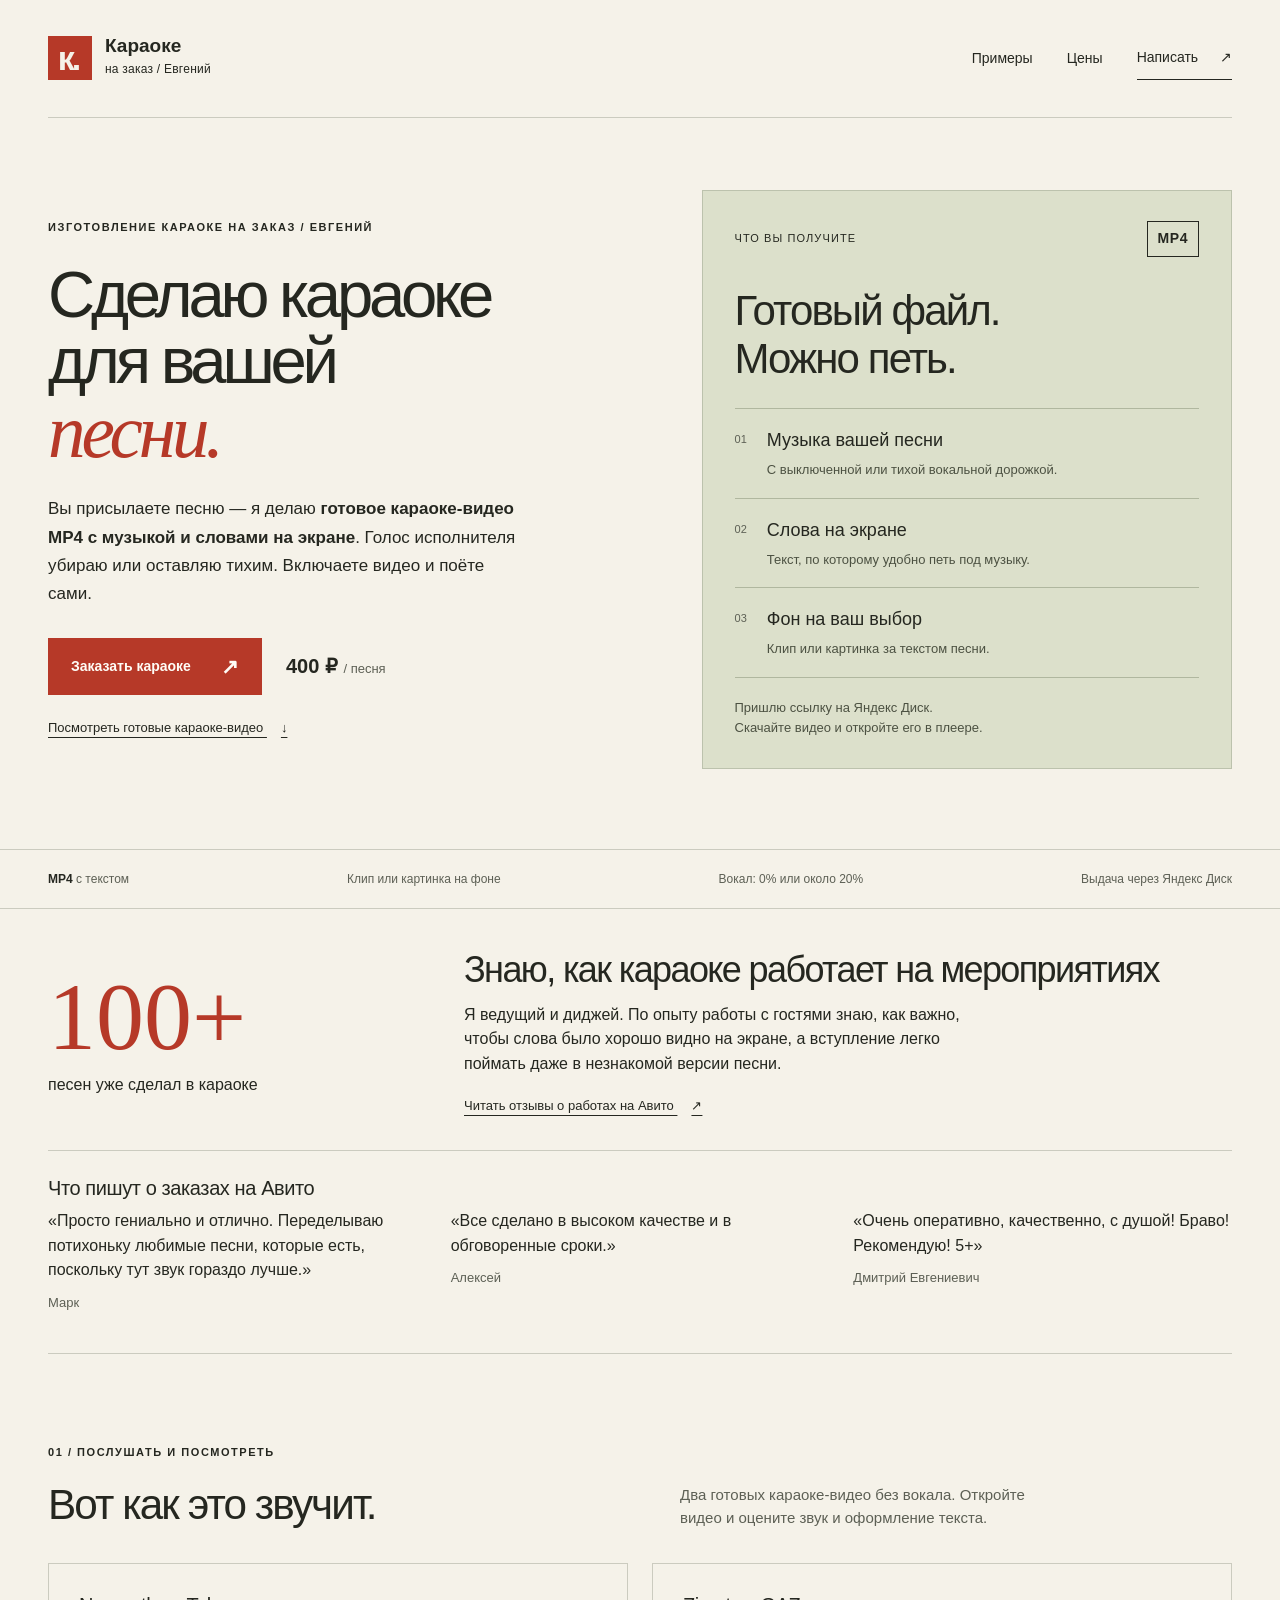
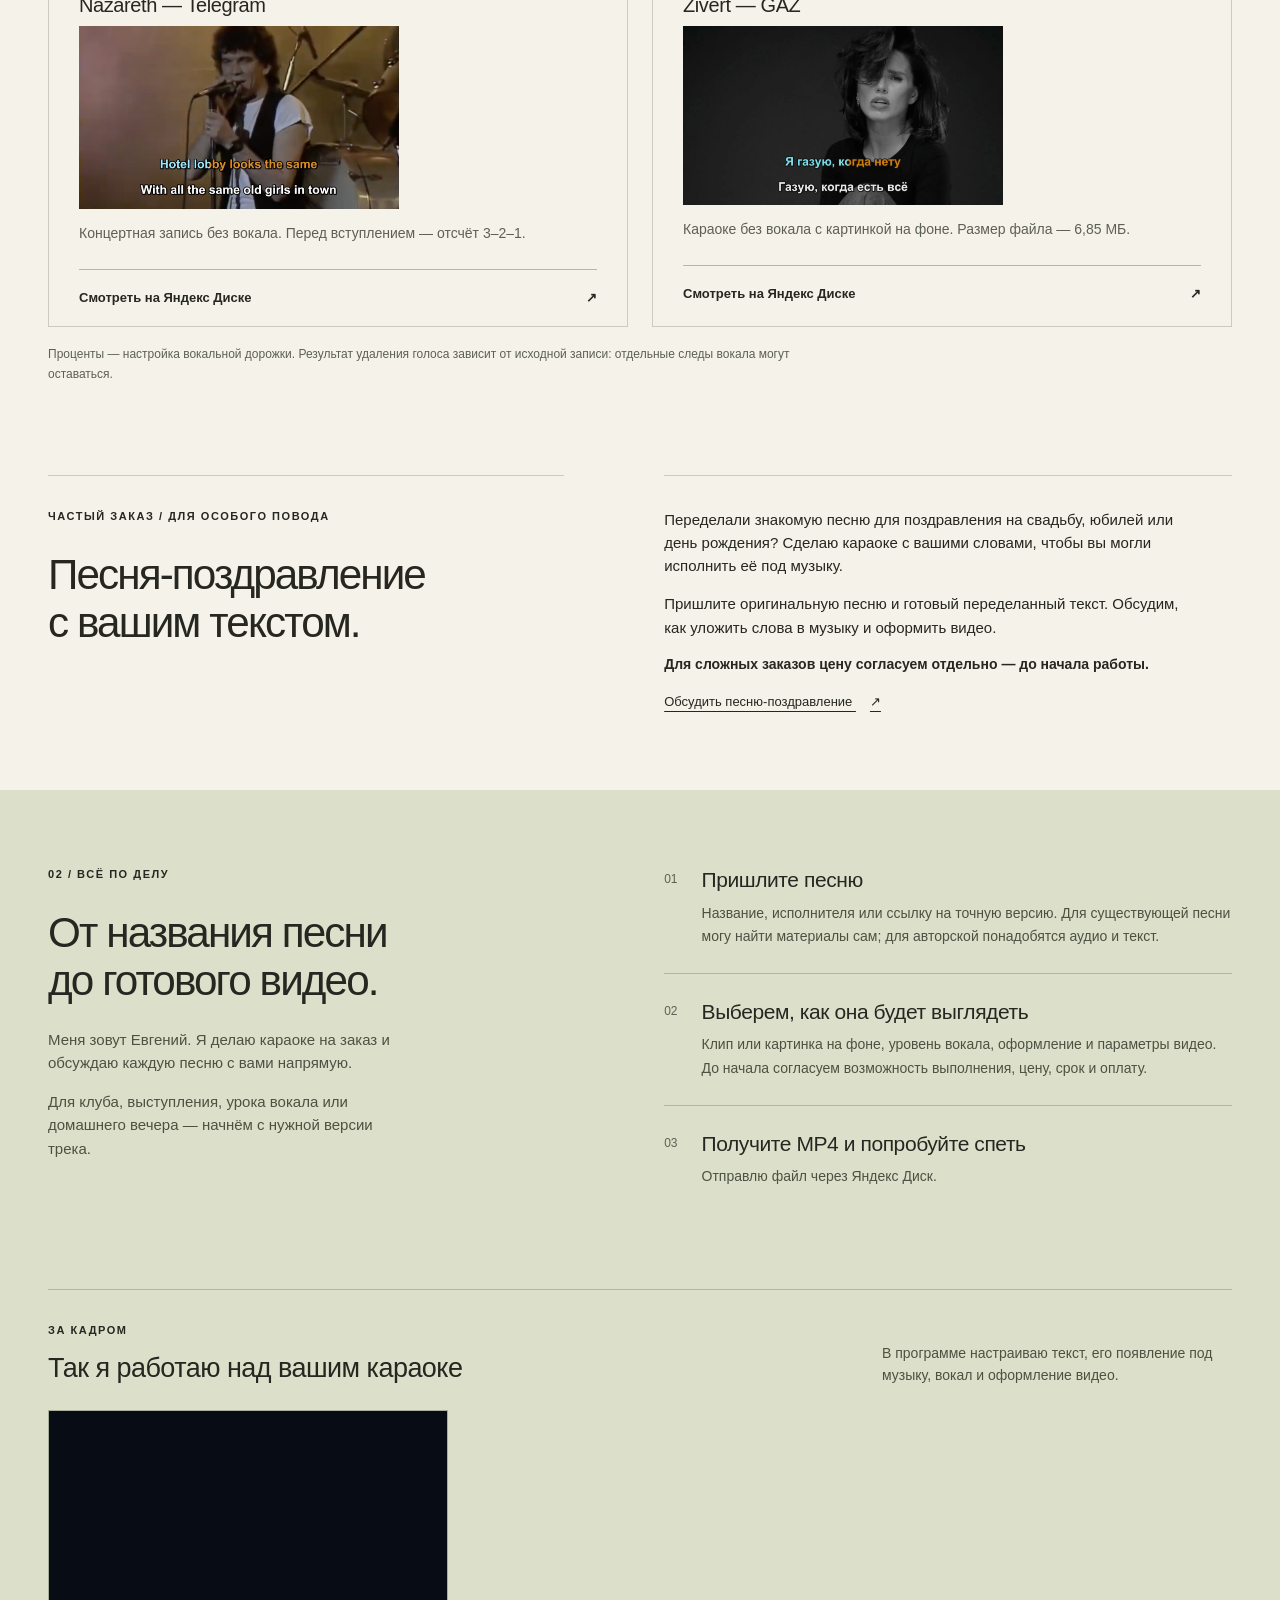
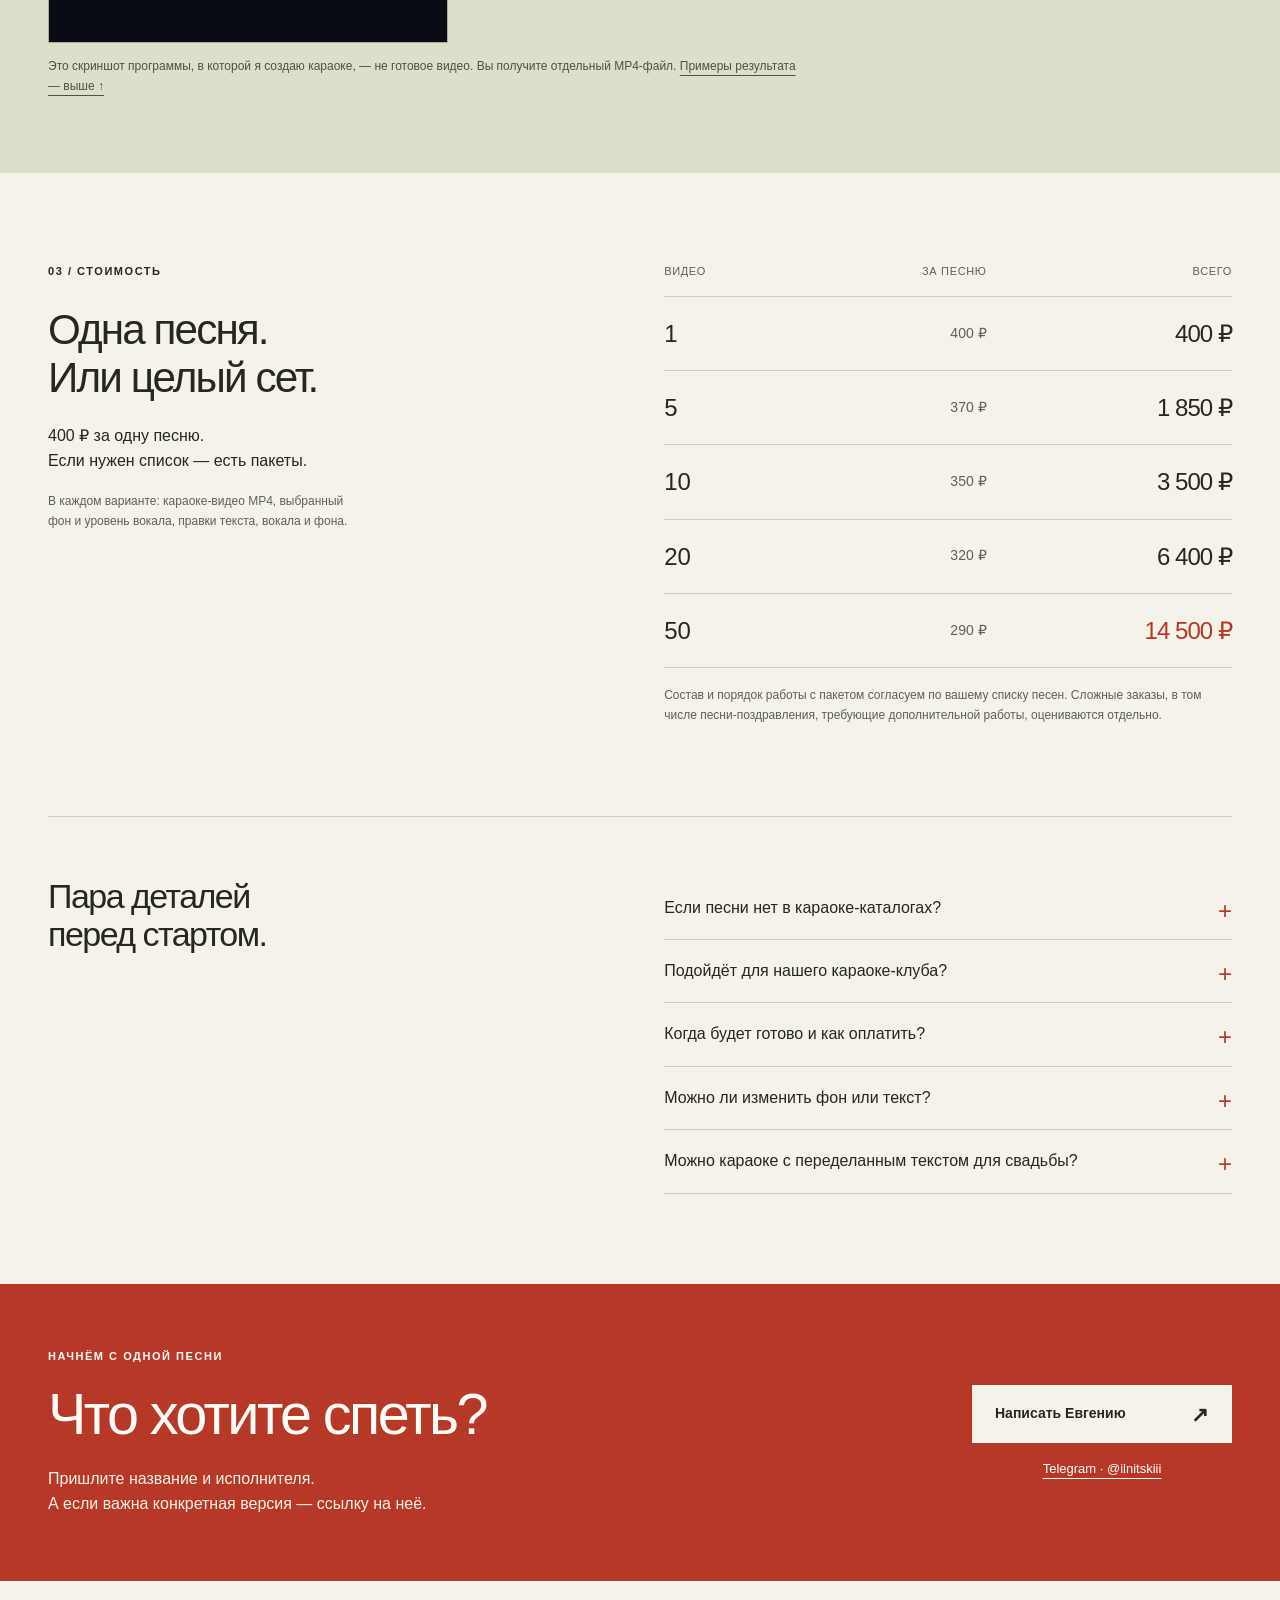
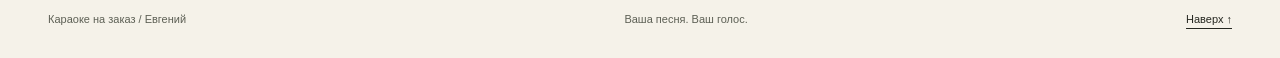
==== index.html @ 94d06bcb "Simplify host introduction" ====
<!doctype html>
<html lang="ru">
<head>
  <meta charset="utf-8">
  <meta name="viewport" content="width=device-width, initial-scale=1">
  <meta name="theme-color" content="#f5f2e9">
  <title>Караоке на заказ — Евгений · 400 ₽ за песню</title>
  <meta name="description" content="Превращу выбранную песню в караоке: готовое видео MP4 с музыкой, словами на экране и фоном. 400 ₽ за песню. Караоке с вашим текстом для поздравлений; сложные заказы — по отдельной цене.">
  <meta property="og:title" content="Сделаю караоке для вашей песни — готовое видео MP4">
  <meta property="og:description" content="Вы присылаете песню — я делаю видео с музыкой и текстом, чтобы вы могли петь сами. 400 ₽ за песню; сложные заказы обсуждаем отдельно.">
  <meta property="og:type" content="website">
  <meta property="og:locale" content="ru_RU">
  <link rel="icon" href="./assets/favicon.svg" type="image/svg+xml">
  <link rel="stylesheet" href="./styles.css">
</head>
<body>
  <a class="skip-link" href="#main">Перейти к содержимому</a>
  <header class="header wrap">
    <a class="wordmark" href="#" aria-label="Караоке на заказ — в начало"><span class="brand-mark" aria-hidden="true">к.</span><span>Караоке<br><span class="wordmark-sub">на заказ / Евгений</span></span></a>
    <nav aria-label="Основная навигация">
      <a href="#examples">Примеры</a>
      <a href="#prices">Цены</a>
      <a class="nav-contact" href="https://t.me/ilnitskiii" target="_blank" rel="noopener noreferrer">Написать <span aria-hidden="true">↗</span></a>
    </nav>
  </header>

  <main id="main">
    <section class="hero wrap" aria-labelledby="hero-title">
      <div class="hero-copy">
        <p class="eyebrow">Изготовление караоке на заказ / Евгений</p>
        <h1 id="hero-title">Сделаю караоке<br>для вашей<br><em>песни.</em></h1>
        <p class="intro">Вы присылаете песню — я делаю <strong>готовое караоке-видео MP4 с музыкой и словами на экране</strong>. Голос исполнителя убираю или оставляю тихим. Включаете видео и поёте сами.</p>
        <div class="hero-actions"><a class="button" href="https://t.me/ilnitskiii" target="_blank" rel="noopener noreferrer">Заказать караоке <span aria-hidden="true">↗</span></a><span class="hero-price">400 ₽ <span>/ песня</span></span></div>
        <a class="text-link" href="#examples">Посмотреть готовые караоке-видео <span aria-hidden="true">↓</span></a>
      </div>
      <aside class="result-panel" aria-labelledby="result-title">
        <div class="result-label"><span>Что вы получите</span><span class="file-format">MP4</span></div>
        <h2 id="result-title">Готовый файл.<br>Можно петь.</h2>
        <ul class="result-list">
          <li><span aria-hidden="true">01</span><div><strong>Музыка вашей песни</strong><p>С выключенной или тихой вокальной дорожкой.</p></div></li>
          <li><span aria-hidden="true">02</span><div><strong>Слова на экране</strong><p>Текст, по которому удобно петь под музыку.</p></div></li>
          <li><span aria-hidden="true">03</span><div><strong>Фон на ваш выбор</strong><p>Клип или картинка за текстом песни.</p></div></li>
        </ul>
        <p class="result-delivery">Пришлю ссылку на Яндекс Диск.<br>Скачайте видео и откройте его в плеере.</p>
      </aside>
    </section>

    <div class="spec-strip"><div class="wrap specs"><span><b>MP4</b> с текстом</span><span>Клип или картинка на фоне</span><span>Вокал: 0% или около 20%</span><span>Выдача через Яндекс Диск</span></div></div>

    <section class="experience wrap" aria-labelledby="experience-title">
      <div class="experience-count"><strong>100+</strong><span>песен уже сделал в караоке</span></div>
      <div>
        <h2 id="experience-title">Знаю, как караоке работает на мероприятиях</h2>
        <p>Я ведущий и диджей. По опыту работы с гостями знаю, как важно, чтобы слова было хорошо видно на экране, а вступление легко поймать даже в незнакомой версии песни.</p>
        <a class="text-link" href="https://www.avito.ru/himki/audio_i_video/karaoke_na_zakaz_iz_lyuboy_pesni_video_mp4_7934997940#open-item-reviews-list" target="_blank" rel="noopener noreferrer">Читать отзывы о работах на Авито <span aria-hidden="true">↗</span></a>
      </div>
      <div class="reviews" aria-labelledby="reviews-title">
        <h3 id="reviews-title">Что пишут о заказах на Авито</h3>
        <div class="review-grid">
          <figure>
            <blockquote>«Просто гениально и отлично. Переделываю потихоньку любимые песни, которые есть, поскольку тут звук гораздо лучше.»</blockquote>
            <figcaption>Марк</figcaption>
          </figure>
          <figure>
            <blockquote>«Все сделано в высоком качестве и в обговоренные сроки.»</blockquote>
            <figcaption>Алексей</figcaption>
          </figure>
          <figure>
            <blockquote>«Очень оперативно, качественно, с душой! Браво! Рекомендую! 5+»</blockquote>
            <figcaption>Дмитрий Евгениевич</figcaption>
          </figure>
        </div>
      </div>
    </section>

    <section class="section wrap" id="examples" aria-labelledby="examples-title">
      <div class="section-heading"><p class="eyebrow">01 / Послушать и посмотреть</p><h2 id="examples-title">Вот как это звучит.</h2><p>Два готовых караоке-видео без вокала. Откройте видео и оцените звук и оформление текста.</p></div>
      <div class="examples">
        <a class="sample" href="https://disk.yandex.ru/i/pmSlE8I81Ni-0A" target="_blank" rel="noopener noreferrer">
          <h3>Nazareth — Telegram</h3>
          <img class="example-frame" src="./assets/nazareth-telegram.png" alt="Кадр концертного караоке Nazareth с подсвеченными словами" width="2498" height="1426" loading="lazy">
          <p>Концертная запись без вокала. Перед вступлением — отсчёт 3–2–1.</p>
          <div class="sample-link">Смотреть на Яндекс Диске <span aria-hidden="true">↗</span></div>
        </a>
        <a class="sample" href="https://disk.yandex.ru/i/fBl9mcsULzZvpw" target="_blank" rel="noopener noreferrer">
          <h3>Zivert — GAZ</h3>
          <img class="example-frame" src="./assets/zivert-gaz.png" alt="Кадр готового караоке с подсвеченными словами" width="2532" height="1416" loading="lazy">
          <p>Караоке без вокала с картинкой на фоне. Размер файла — 6,85 МБ.</p>
          <div class="sample-link">Смотреть на Яндекс Диске <span aria-hidden="true">↗</span></div>
        </a>
      </div>
      <p class="note">Проценты — настройка вокальной дорожки. Результат удаления голоса зависит от исходной записи: отдельные следы вокала могут оставаться.</p>
    </section>

    <section class="occasion wrap" aria-labelledby="occasion-title">
      <div><p class="eyebrow">Частый заказ / Для особого повода</p><h2 id="occasion-title">Песня-поздравление<br>с вашим текстом.</h2></div>
      <div class="occasion-copy"><p>Переделали знакомую песню для поздравления на свадьбу, юбилей или день рождения? Сделаю караоке с вашими словами, чтобы вы могли исполнить её под музыку.</p><p>Пришлите оригинальную песню и готовый переделанный текст. Обсудим, как уложить слова в музыку и оформить видео.</p><p class="custom-price">Для сложных заказов цену согласуем отдельно — до начала работы.</p><a class="text-link" href="https://t.me/ilnitskiii" target="_blank" rel="noopener noreferrer">Обсудить песню-поздравление <span aria-hidden="true">↗</span></a></div>
    </section>

    <section class="work-section" aria-labelledby="work-title"><div class="wrap work-grid">
      <div><p class="eyebrow">02 / Всё по делу</p><h2 id="work-title">От названия песни<br>до готового видео.</h2><p class="work-intro">Меня зовут Евгений. Я делаю караоке на заказ и обсуждаю каждую песню с вами напрямую.</p><p class="work-intro">Для клуба, выступления, урока вокала или домашнего вечера — начнём с нужной версии трека.</p></div>
      <ol class="steps">
        <li><span class="step-number">01</span><div><h3>Пришлите песню</h3><p>Название, исполнителя или ссылку на точную версию. Для существующей песни могу найти материалы сам; для авторской понадобятся аудио и текст.</p></div></li>
        <li><span class="step-number">02</span><div><h3>Выберем, как она будет выглядеть</h3><p>Клип или картинка на фоне, уровень вокала, оформление и параметры видео. До начала согласуем возможность выполнения, цену, срок и оплату.</p></div></li>
        <li><span class="step-number">03</span><div><h3>Получите MP4 и попробуйте спеть</h3><p>Отправлю файл через Яндекс Диск.</p></div></li>
      </ol>
      <figure class="workshop">
        <div class="workshop-heading"><div><p class="eyebrow">За кадром</p><h3>Так я работаю над вашим караоке</h3></div><p>В программе настраиваю текст, его появление под музыку, вокал и оформление видео.</p></div>
        <a class="workshop-image" href="./assets/karaoke-gen-app.png" target="_blank" rel="noopener" aria-label="Открыть скриншот программы для создания караоке в полном размере, новая вкладка"><img src="./assets/karaoke-gen-app.png" alt="Рабочий экран Karaoke Gen: редактор текста песни, звуковая дорожка, тайминг слов и настройки вокала" width="3350" height="1946" loading="lazy" decoding="async"></a>
        <figcaption>Это скриншот программы, в которой я создаю караоке, — не готовое видео. Вы получите отдельный MP4-файл. <a href="#examples">Примеры результата — выше ↑</a></figcaption>
      </figure>
    </div></section>

    <section class="section wrap pricing" id="prices" aria-labelledby="prices-title">
      <div class="price-heading"><p class="eyebrow">03 / Стоимость</p><h2 id="prices-title">Одна песня.<br>Или целый сет.</h2><p>400 ₽ за одну песню.<br>Если нужен список — есть пакеты.</p><p class="note">В каждом варианте: караоке-видео MP4, выбранный фон и уровень вокала, правки текста, вокала и фона.</p></div>
      <div class="price-table-wrap"><table><caption class="sr-only">Цены на изготовление караоке</caption><thead><tr><th scope="col">Видео</th><th scope="col">За песню</th><th scope="col">Всего</th></tr></thead><tbody>
        <tr><th scope="row">1</th><td>400 ₽</td><td>400 ₽</td></tr>
        <tr><th scope="row">5</th><td>370 ₽</td><td>1 850 ₽</td></tr>
        <tr><th scope="row">10</th><td>350 ₽</td><td>3 500 ₽</td></tr>
        <tr><th scope="row">20</th><td>320 ₽</td><td>6 400 ₽</td></tr>
        <tr><th scope="row">50</th><td>290 ₽</td><td>14 500 ₽</td></tr>
      </tbody></table><p class="note">Состав и порядок работы с пакетом согласуем по вашему списку песен. Сложные заказы, в том числе песни-поздравления, требующие дополнительной работы, оцениваются отдельно.</p></div>
    </section>

    <section class="faq-section wrap" aria-labelledby="faq-title"><h2 id="faq-title">Пара деталей<br>перед стартом.</h2><div class="faq">
      <details><summary>Если песни нет в караоке-каталогах?</summary><p>Для этого и можно заказать отдельное видео. Пришлите нужную запись — проверю, можно ли сделать из неё караоке с подходящим качеством.</p></details>
      <details><summary>Подойдёт для нашего караоке-клуба?</summary><p>Результат — видео MP4. Возможность воспроизведения сторонних файлов зависит от вашей системы. Посмотрите пример на своём оборудовании и сообщите требования к видео до заказа.</p></details>
      <details><summary>Когда будет готово и как оплатить?</summary><p>Срок и способ оплаты согласуем в переписке после того, как посмотрю песню и объём заказа.</p></details>
      <details><summary>Можно ли изменить фон или текст?</summary><p>Да. Правки текста, фона и уровня вокала включены. Если нужна другая версия песни или несколько самостоятельных вариантов, обсудим их отдельно.</p></details>
      <details><summary>Можно караоке с переделанным текстом для свадьбы?</summary><p>Да. Пришлите исходную песню и готовый текст поздравления — сделаю караоке с вашими словами. Если нужно дополнительно подгонять текст под музыку или выполнять другую сложную работу, стоимость согласуем отдельно до начала заказа.</p></details>
    </div></section>

    <section class="contact" id="contact" aria-labelledby="contact-title"><div class="wrap contact-inner"><div><p class="eyebrow">Начнём с одной песни</p><h2 id="contact-title">Что хотите спеть?</h2><p>Пришлите название и исполнителя.<br>А если важна конкретная версия — ссылку на неё.</p></div><div class="contact-action"><a class="button button-light" href="https://t.me/ilnitskiii" target="_blank" rel="noopener noreferrer">Написать Евгению <span aria-hidden="true">↗</span></a><a class="contact-handle" href="https://t.me/ilnitskiii" target="_blank" rel="noopener noreferrer">Telegram · @ilnitskiii</a></div></div></section>
  </main>
  <footer class="footer wrap"><span>Караоке на заказ / Евгений</span><span>Ваша песня. Ваш голос.</span><a href="#">Наверх ↑</a></footer>
</body>
</html>
---- styles.css ----
/* A small record workshop: paper, ink, vermilion. No external dependencies. */
:root{--paper:#f5f2e9;--ink:#252720;--muted:#5d6055;--red:#b63928;--line:#cbcbbf;--olive:#dce0cb;--white:#fffdf7}
*{box-sizing:border-box}
html{scroll-behavior:smooth;scroll-padding-top:32px}
body{margin:0;background:var(--paper);color:var(--ink);font-family:Arial,Helvetica,sans-serif;font-size:16px;line-height:1.55;-webkit-font-smoothing:antialiased}
a{color:inherit;text-underline-offset:5px}
a,button,summary{-webkit-tap-highlight-color:transparent}
a:focus-visible,summary:focus-visible{outline:3px solid var(--red);outline-offset:6px}
::selection{background:var(--olive);color:var(--ink)}
.wrap{width:min(1200px,calc(100% - 96px));margin-inline:auto}
.header{min-height:118px;display:flex;justify-content:space-between;align-items:center;border-bottom:1px solid var(--line);gap:24px}
.wordmark{display:flex;gap:13px;align-items:center;text-decoration:none;font-weight:700;line-height:1.1;font-size:19px}
.brand-mark{display:grid;place-items:center;width:44px;height:44px;background:var(--red);color:var(--paper);font-size:34px;letter-spacing:-3px;padding-right:4px}
.wordmark-sub{font-size:12px;line-height:1.8;font-weight:400;letter-spacing:.02em}
nav{display:flex;align-items:center;gap:34px;font-size:14px}
nav a{text-decoration:none;padding:10px 0}
nav a:hover,.text-link:hover{color:var(--red)}
.nav-contact{border-bottom:1px solid var(--ink)}
.nav-contact span{margin-left:18px}
.hero{padding-block:72px 80px;display:grid;grid-template-columns:1.1fr 1fr;gap:70px;align-items:center}
.eyebrow{margin:0 0 26px;font-size:11px;text-transform:uppercase;letter-spacing:.14em;font-weight:700}
h1,h2,h3,p{margin-top:0}
h1{font-size:clamp(48px,5.1vw,70px);font-weight:500;line-height:1.01;letter-spacing:-.065em;margin-bottom:26px}
h1 em{font-family:Georgia,'Times New Roman',serif;font-size:1.15em;font-weight:400;letter-spacing:-.055em;color:var(--red)}
.intro{font-size:17px;max-width:475px;line-height:1.65;margin-bottom:30px}
.hero-actions{display:flex;gap:24px;align-items:center;margin-bottom:20px;flex-wrap:wrap}
.button{display:inline-flex;align-items:center;justify-content:space-between;gap:30px;background:var(--red);color:var(--white);padding:17px 22px;text-decoration:none;font-size:14px;font-weight:700;border:1px solid transparent;transition:background .18s}
.button:hover{background:#942d20}
.button span{font-size:21px;line-height:1}
.hero-price{font-weight:700;font-size:20px;white-space:nowrap}
.hero-price span{font-size:13px;font-weight:400;color:var(--muted)}
.text-link{font-size:13px}
.text-link span{margin-left:14px}
/* The hero describes the delivered file, not the editing software. */
.result-panel{background:var(--olive);padding:30px 32px;border:1px solid #bcc2ad}
.result-label{display:flex;align-items:center;justify-content:space-between;gap:16px;margin-bottom:30px;font-size:11px;text-transform:uppercase;letter-spacing:.1em}
.file-format{border:1px solid var(--ink);padding:6px 10px;font-size:14px;font-weight:700;letter-spacing:.04em}
.result-panel h2{font-size:42px;margin-bottom:26px}
.result-list{list-style:none;padding:0;margin:0}
.result-list li{display:flex;gap:20px;padding:18px 0;border-top:1px solid #b0b79f}
.result-list li>span{font-size:11px;color:var(--muted);padding-top:4px}
.result-list strong{font-size:18px;font-weight:500}
.result-list p{font-size:13px;line-height:1.5;margin:5px 0 0;color:#4c5142}
.result-delivery{border-top:1px solid #b0b79f;padding-top:20px;margin:0;font-size:13px;color:#4c5142}
.occasion{display:grid;grid-template-columns:1fr 1.1fr;gap:100px;padding-block:0 76px}
.occasion>div{border-top:1px solid var(--line);padding-top:32px}
.occasion-copy p{font-size:15px;max-width:530px}
.occasion-copy .custom-price{font-weight:700;font-size:14px}
.workshop{grid-column:1/-1;margin:0;border-top:1px solid #b0b79f;padding-top:32px}
.workshop-heading{display:flex;justify-content:space-between;align-items:end;gap:40px;margin-bottom:24px}
.workshop-heading .eyebrow{margin-bottom:12px}
.workshop-heading h3{font-size:27px;margin-bottom:0}
.workshop-heading>p{max-width:350px;font-size:14px;color:#4c5142;margin:0}
.workshop-image{display:block;border:1px solid #a9af98;background:#080c15}
.workshop img{display:block;width:100%;height:auto}
.workshop figcaption{font-size:12px;color:#4c5142;margin-top:14px;max-width:760px;line-height:1.65}
.spec-strip{border-top:1px solid var(--line);border-bottom:1px solid var(--line)}
.specs{display:flex;justify-content:space-between;gap:24px;padding-block:20px;font-size:12px;color:var(--muted)}
.specs b{color:var(--ink)}
.section{padding-block:90px}
.section-heading{display:grid;grid-template-columns:1fr 1fr;column-gap:80px;align-items:end;margin-bottom:34px}
.section-heading .eyebrow{grid-column:1/-1;margin-bottom:20px}
h2{font-size:clamp(34px,3.3vw,46px);font-weight:500;letter-spacing:-.045em;line-height:1.14;margin-bottom:22px}
.section-heading h2{margin-bottom:0}
.section-heading>p:last-child{max-width:390px;margin-bottom:0;color:var(--muted);font-size:15px}
.examples{display:grid;grid-template-columns:1fr 1fr;gap:24px}
.sample{display:block;padding:28px 30px 0;text-decoration:none;border:1px solid var(--line);transition:border-color .18s}
.sample:hover{border-color:var(--red)}
.sample-zero{background:#e8e8de}
.sample-twenty{background:#e8dece}
.sample-top{display:flex;justify-content:space-between;align-items:center;font-size:10px;letter-spacing:.11em}
.sample-top>span:last-child{font-size:25px}
.sample-number{font-family:Georgia,'Times New Roman',serif;font-size:104px;line-height:1.2;letter-spacing:-.07em;padding:18px 0 22px}
.sample-number>span{font-size:44px;margin-left:6px}
.sample-number>small{font-family:Arial,Helvetica,sans-serif;font-size:38px;margin-right:6px;vertical-align:middle}
h3{font-size:20px;font-weight:500;line-height:1.3;letter-spacing:-.02em;margin-bottom:8px}
.sample p{font-size:14px;color:var(--muted);margin-bottom:24px}
.sample-link{display:flex;justify-content:space-between;border-top:1px solid #b5b7a9;padding:18px 0;font-size:13px;font-weight:700;gap:16px}
.note{font-size:12px;color:var(--muted);line-height:1.65;margin:18px 0 0;max-width:780px}
.work-section{background:var(--olive);padding-block:76px}
.work-grid{display:grid;grid-template-columns:1fr 1.1fr;gap:100px}
.work-intro{font-size:15px;max-width:350px;color:#4c5142;margin-bottom:16px}
.steps{list-style:none;padding:0;margin:0}
.steps li{display:flex;gap:24px;border-top:1px solid #b0b79f;padding:24px 0}
.steps li:first-child{padding-top:0;border-top:0}
.steps li:last-child{padding-bottom:0}
.step-number{font-size:12px;color:var(--muted);padding-top:4px}
.steps h3{font-size:21px}
.steps p{font-size:14px;line-height:1.7;color:#4c5142;margin:0}
.pricing{display:grid;grid-template-columns:1fr 1.1fr;gap:100px}
.price-heading>p:not(.eyebrow):not(.note){font-size:16px}
.price-heading .note{max-width:300px}
table{border-collapse:collapse;width:100%;font-variant-numeric:tabular-nums}
th,td{padding:18px 12px;border-bottom:1px solid var(--line);text-align:right;white-space:nowrap}
thead th{font-size:11px;font-weight:400;text-transform:uppercase;letter-spacing:.06em;color:var(--muted);padding-top:0;padding-bottom:16px}
th:first-child{text-align:left;padding-left:0}
td:last-child,th:last-child{padding-right:0}
tbody th{font-size:24px;font-weight:400}
tbody td:nth-child(2){font-size:14px;color:var(--muted)}
tbody td:last-child{font-size:24px;letter-spacing:-.04em}
tbody tr:last-child td:last-child{color:var(--red)}
.faq-section{border-top:1px solid var(--line);display:grid;grid-template-columns:1fr 1.1fr;gap:100px;padding-block:60px 90px}
.faq-section h2{font-size:34px}
details{border-bottom:1px solid var(--line)}
summary{list-style:none;cursor:pointer;padding:20px 30px 20px 0;position:relative;font-size:16px;line-height:1.4}
summary::-webkit-details-marker{display:none}
summary::after{content:'+';position:absolute;right:0;top:17px;font-size:24px;color:var(--red)}
details[open] summary::after{content:'−'}
details p{font-size:14px;line-height:1.7;color:var(--muted);margin-bottom:24px;padding-right:20px}
.contact{background:var(--red);color:var(--white);padding-block:64px}
.contact-inner{display:flex;justify-content:space-between;align-items:center;gap:44px}
.contact .eyebrow{margin-bottom:17px}
.contact h2{font-size:clamp(38px,4.5vw,62px);margin-bottom:20px}
.contact p:last-child{font-size:16px;margin:0;color:#fff2e8}
.contact-action{display:flex;flex-direction:column;gap:16px;min-width:260px}
.button-light{background:var(--paper);color:var(--ink)}
.button-light:hover{background:#e4decf}
.contact-handle{font-size:13px;text-align:center}
.contact a:focus-visible{outline-color:var(--white)}
.footer{display:flex;justify-content:space-between;gap:24px;padding-block:30px;color:var(--muted);font-size:11px}
.footer a{color:var(--ink)}
.skip-link{position:absolute;left:16px;top:-100px;z-index:10;background:var(--ink);color:var(--paper);padding:12px}
.skip-link:focus{top:16px}
.sr-only{position:absolute;width:1px;height:1px;padding:0;margin:-1px;overflow:hidden;clip:rect(0,0,0,0);white-space:nowrap;border:0}
@media(min-width:1500px){.hero{padding-block:90px}}
@media(max-width:1050px){.wrap{width:calc(100% - 64px)}.hero{gap:44px}.work-grid,.pricing,.faq-section,.occasion{gap:50px}.hero-actions{gap:18px}.hero-price{font-size:18px}.specs{flex-wrap:wrap;justify-content:start;gap:12px 32px}}
@media(max-width:760px){.wrap{width:calc(100% - 40px)}.header{min-height:92px;gap:16px}nav{gap:20px;font-size:12px}.nav-contact{display:none}.wordmark{font-size:16px}.wordmark-sub{font-size:10px}.brand-mark{width:36px;height:36px;font-size:29px}.hero{grid-template-columns:1fr;gap:44px;padding-block:42px 50px}.hero-copy{max-width:520px}h1{font-size:clamp(39px,8.7vw,64px)}.eyebrow{font-size:10px;margin-bottom:22px}.intro{font-size:16px}.result-panel{padding:24px}.result-panel h2{font-size:36px}.result-label{margin-bottom:22px}.occasion{grid-template-columns:1fr;gap:0;padding-bottom:50px}.occasion>div{padding-top:24px}.occasion-copy{border-top:0!important}.workshop-heading{flex-direction:column;align-items:start;gap:16px}.workshop-heading>p{max-width:none}.workshop-heading h3{font-size:25px}.specs{display:grid;grid-template-columns:1fr 1fr;font-size:11px;gap:12px 20px}.section{padding-block:56px}.section-heading{grid-template-columns:1fr;gap:18px}.section-heading .eyebrow{margin:0}.section-heading>p:last-child{max-width:none;font-size:14px}.examples{gap:14px}.sample{padding:18px 18px 0}.sample-number{font-size:80px}.sample-number>span{font-size:32px}.sample-number>small{font-size:28px}.sample h3{font-size:18px}.sample p{font-size:12px}.sample-link{font-size:11px}.sample-top{font-size:9px}.work-section{padding-block:50px}.work-grid,.pricing,.faq-section{grid-template-columns:1fr;gap:32px}.work-intro{max-width:500px}.steps li:first-child{border-top:1px solid #b0b79f;padding-top:24px}.price-heading .note{max-width:500px}.faq-section{padding-block:42px 56px;gap:12px}.faq-section h2{font-size:30px}.contact{padding-block:48px}.contact-inner{align-items:start;flex-direction:column;gap:28px}.contact-action{width:100%;max-width:340px}.footer{flex-wrap:wrap;font-size:10px;gap:16px}.footer span:nth-child(2){display:none}.footer a{margin-left:auto}}
@media(max-width:420px){.examples{grid-template-columns:1fr;gap:18px}.sample{padding:22px 24px 0}.sample-number{font-size:88px;padding:10px 0 16px}.sample h3{font-size:21px}.sample p{font-size:14px}.sample-link{font-size:12px}.hero-actions{gap:16px}.button{padding:16px 18px;gap:20px;font-size:13px}.hero-price{font-size:18px}.hero-price span{font-size:11px}nav{gap:16px}th,td{padding-inline:8px}tbody td:last-child{font-size:22px}}
@media(prefers-reduced-motion:reduce){html{scroll-behavior:auto}*{transition:none!important}}


.workshop-image {
  max-width: 400px;
}

.example-frame {
  display: block;
  width: 100%;
  max-width: 320px;
  height: auto;
  margin-bottom: 14px;
}

.experience {
  display: grid;
  grid-template-columns: minmax(0, 1fr) minmax(0, 2fr);
  align-items: center;
  gap: 32px;
  padding-block: 40px;
  border-bottom: 1px solid var(--line);
}

.experience-count strong {
  display: block;
  color: var(--red);
  font: 400 clamp(56px, 8vw, 96px)/1 Georgia, serif;
}

.experience-count span {
  display: block;
  margin-top: 8px;
}

.experience h2 {
  font-size: clamp(25px, 3vw, 36px);
  margin-bottom: 12px;
}

.experience p {
  max-width: 58ch;
}

@media (max-width: 600px) {
  .experience {
    grid-template-columns: 1fr;
    gap: 20px;
  }
}

.reviews {
  grid-column: 1 / -1;
  padding-top: 24px;
  border-top: 1px solid var(--line);
}

.review-grid {
  display: grid;
  grid-template-columns: repeat(3, minmax(0, 1fr));
  gap: 24px;
}

.review-grid figure {
  margin: 0;
}

.review-grid blockquote {
  margin: 0 0 10px;
}

.review-grid figcaption {
  color: var(--muted);
  font-size: 13px;
}

@media (max-width: 760px) {
  .review-grid {
    grid-template-columns: 1fr;
    gap: 20px;
  }
}
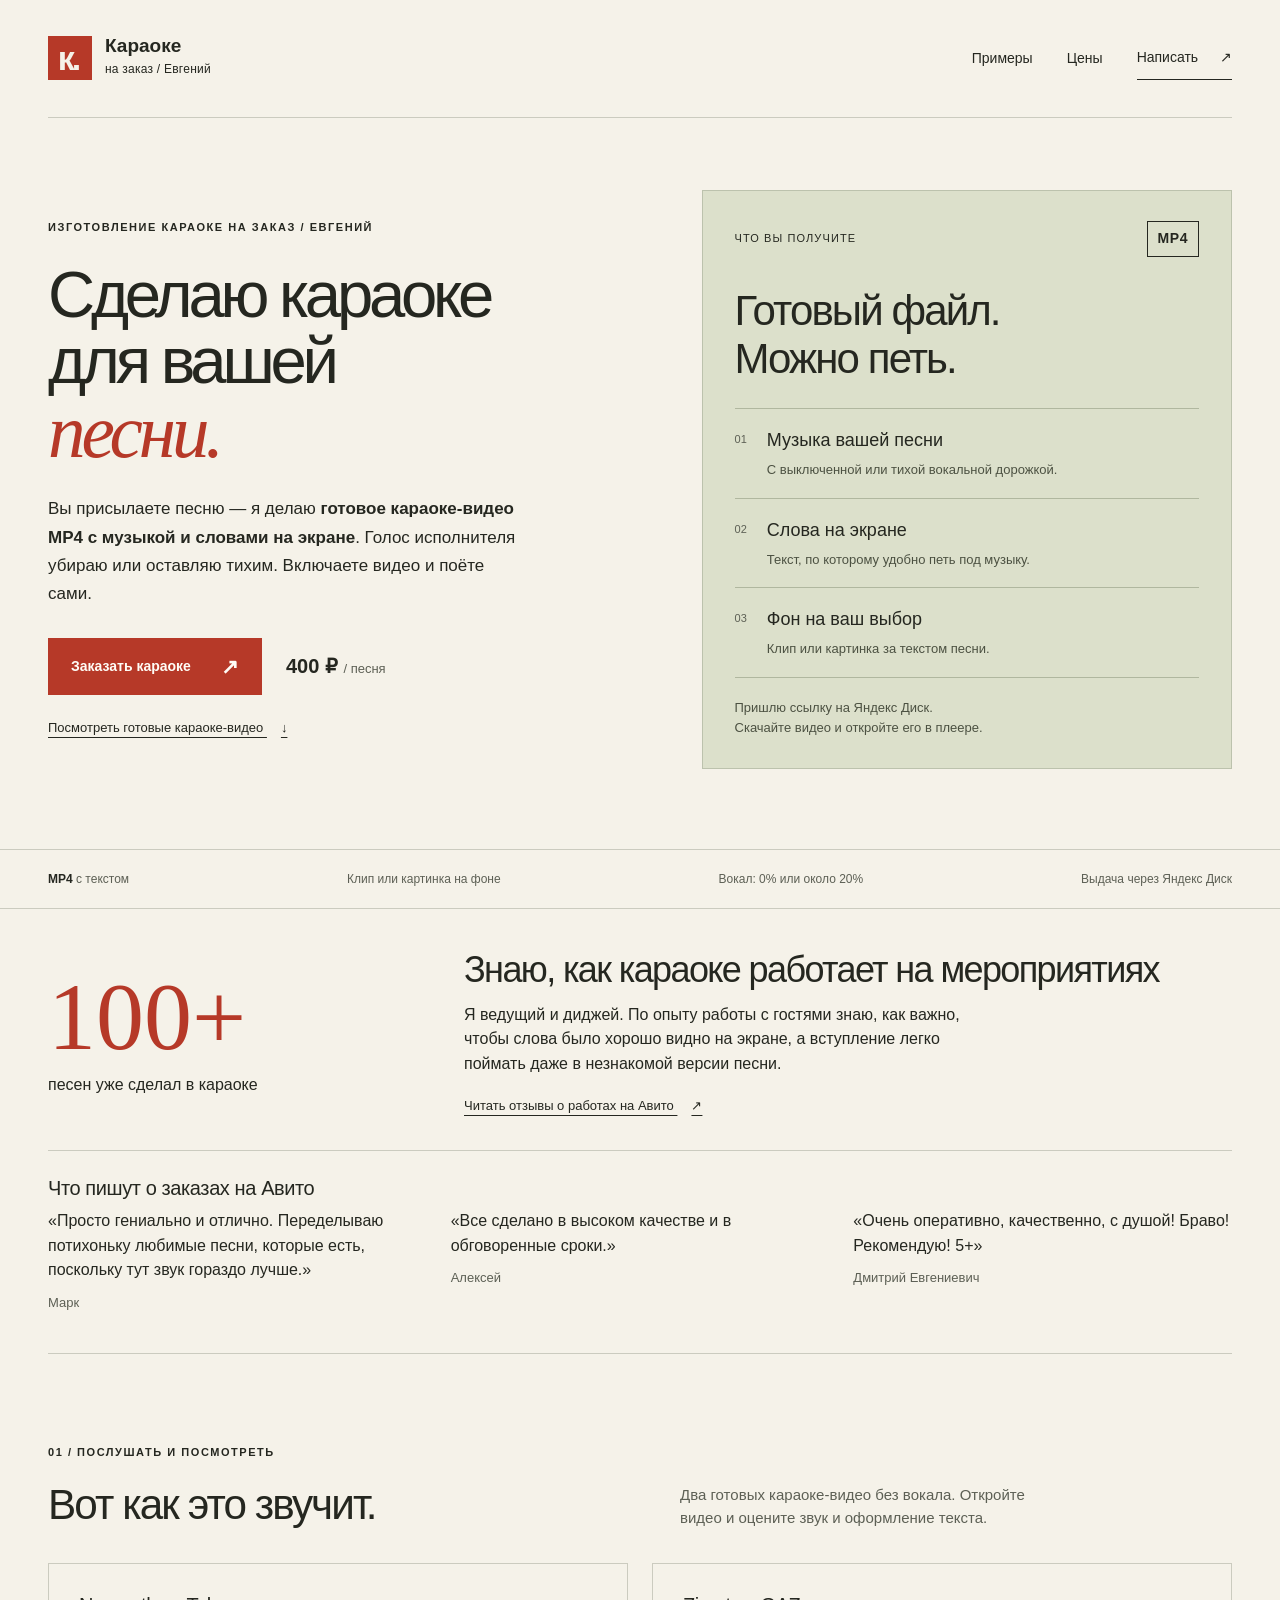
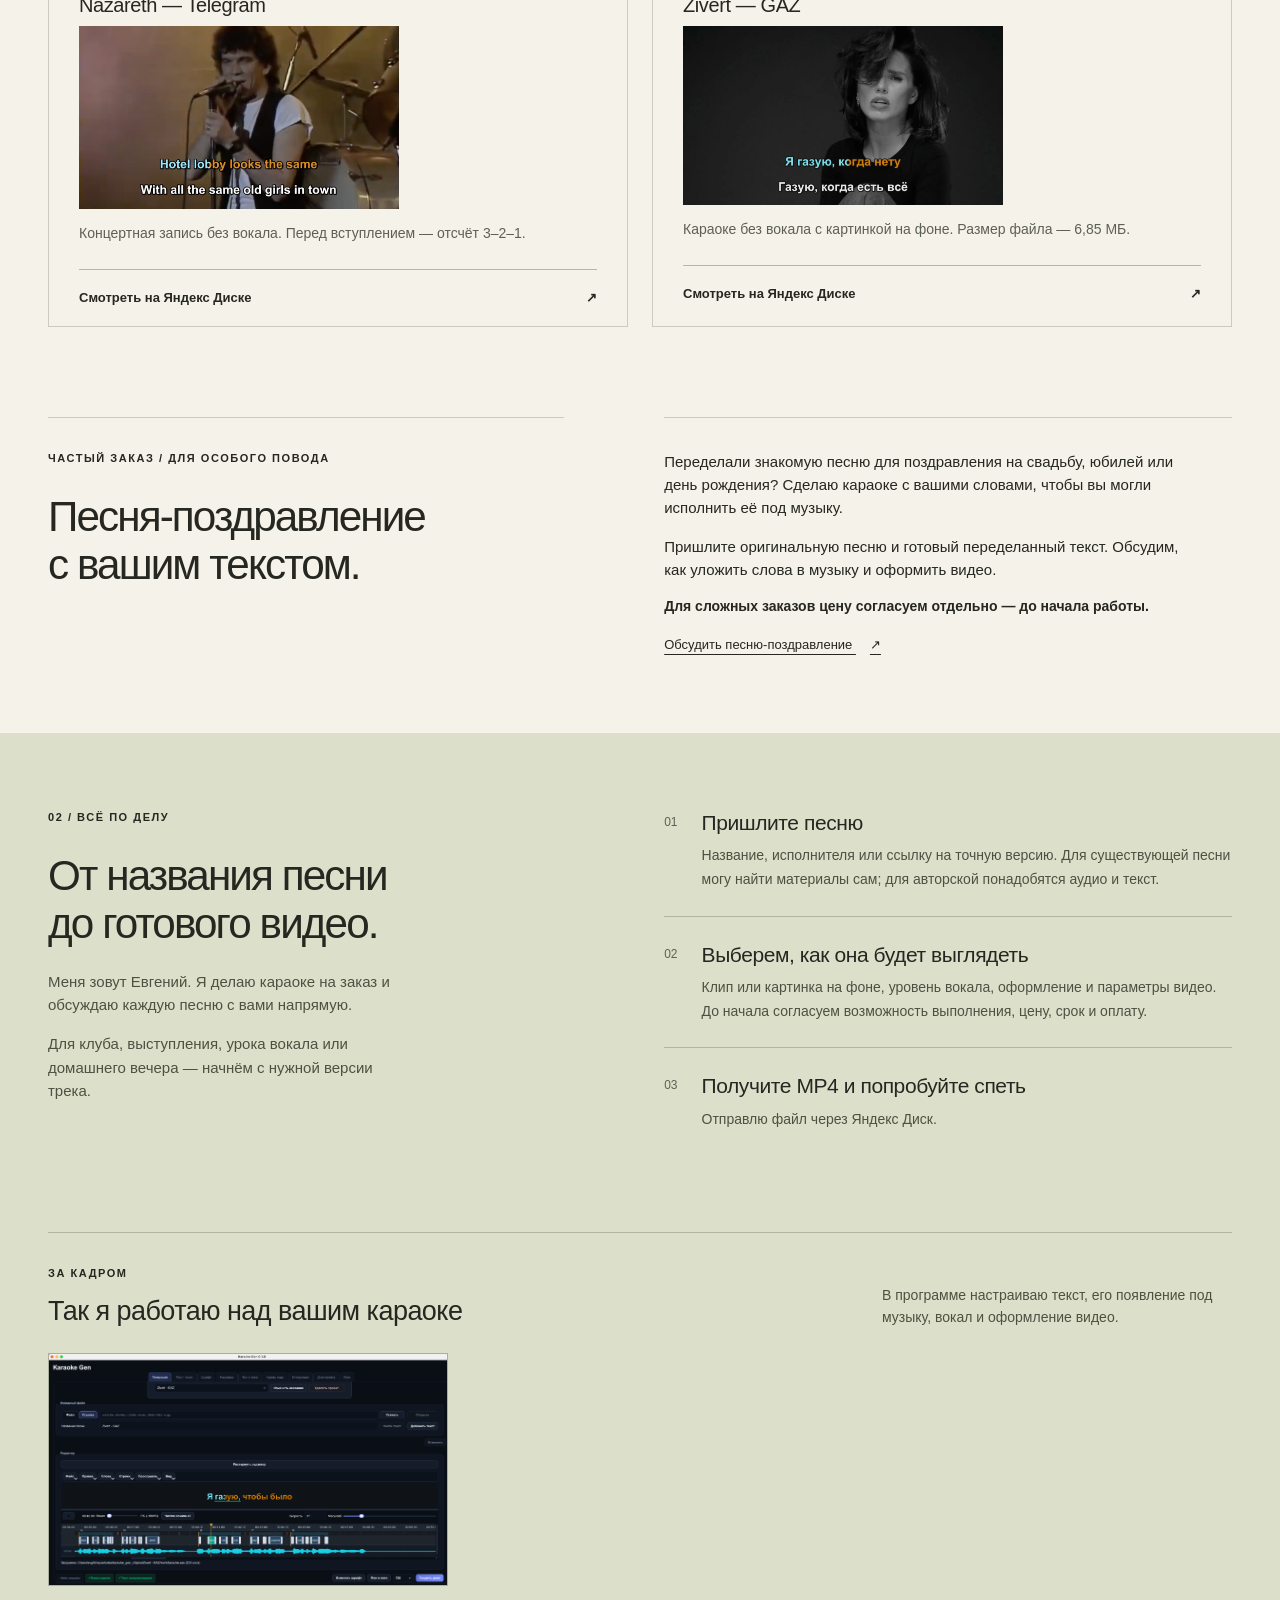
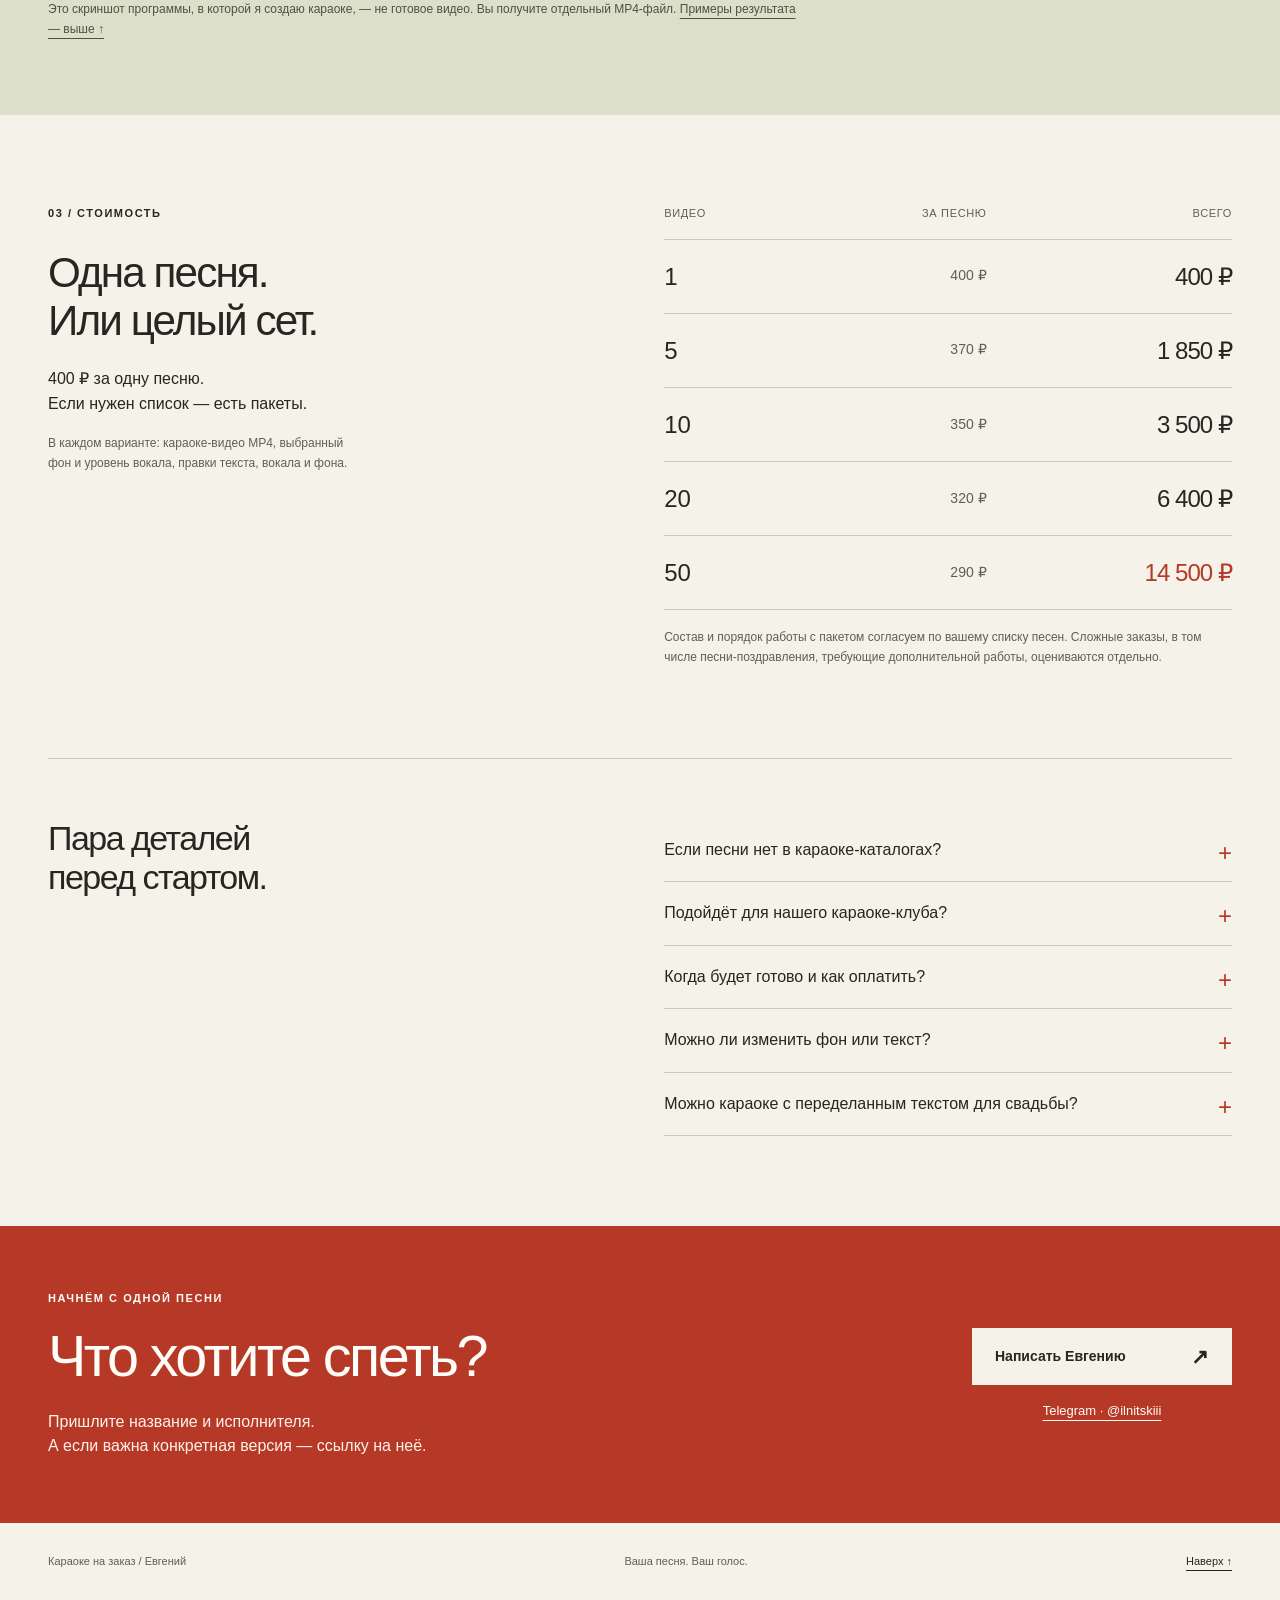
==== commit c9d5f6e4: "Remove vocal track note from examples" ====
--- a/index.html
+++ b/index.html
@@ -89,7 +89,6 @@
           <div class="sample-link">Смотреть на Яндекс Диске <span aria-hidden="true">↗</span></div>
         </a>
       </div>
-      <p class="note">Проценты — настройка вокальной дорожки. Результат удаления голоса зависит от исходной записи: отдельные следы вокала могут оставаться.</p>
     </section>
 
     <section class="occasion wrap" aria-labelledby="occasion-title">
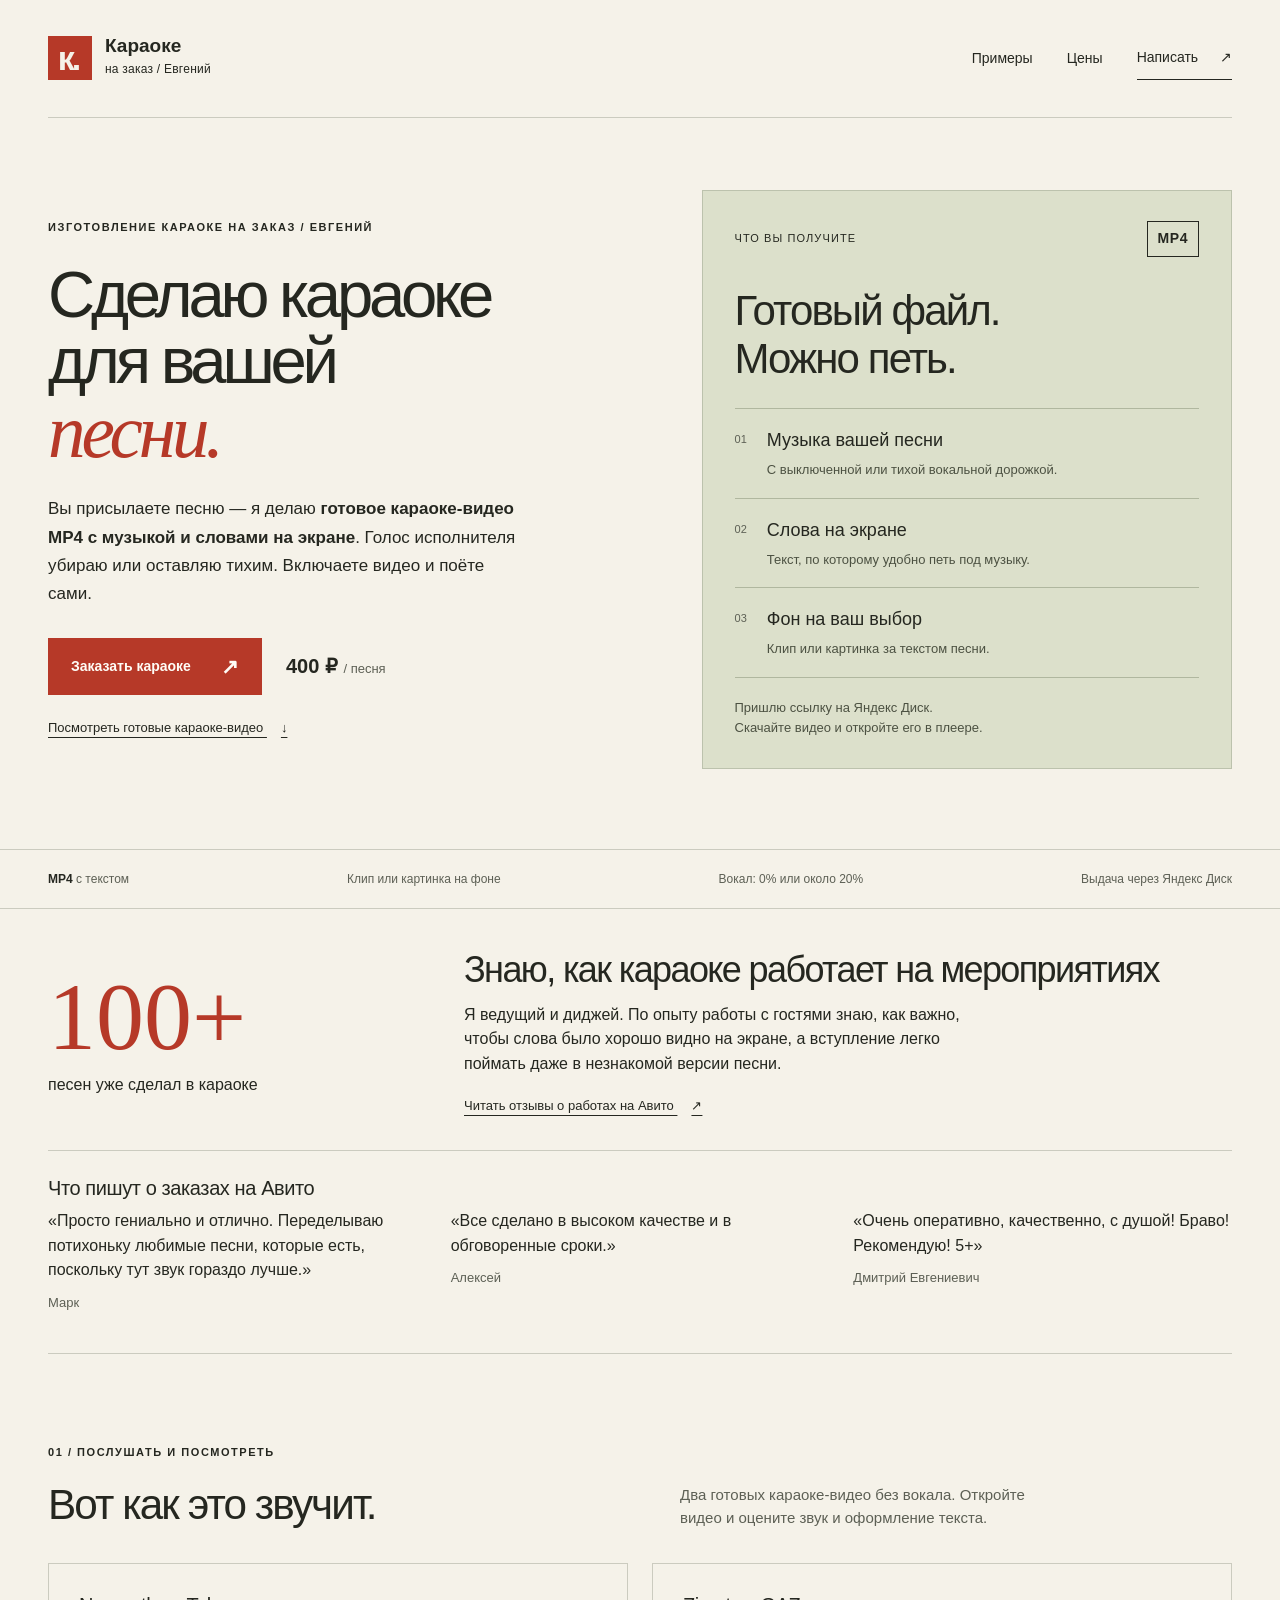
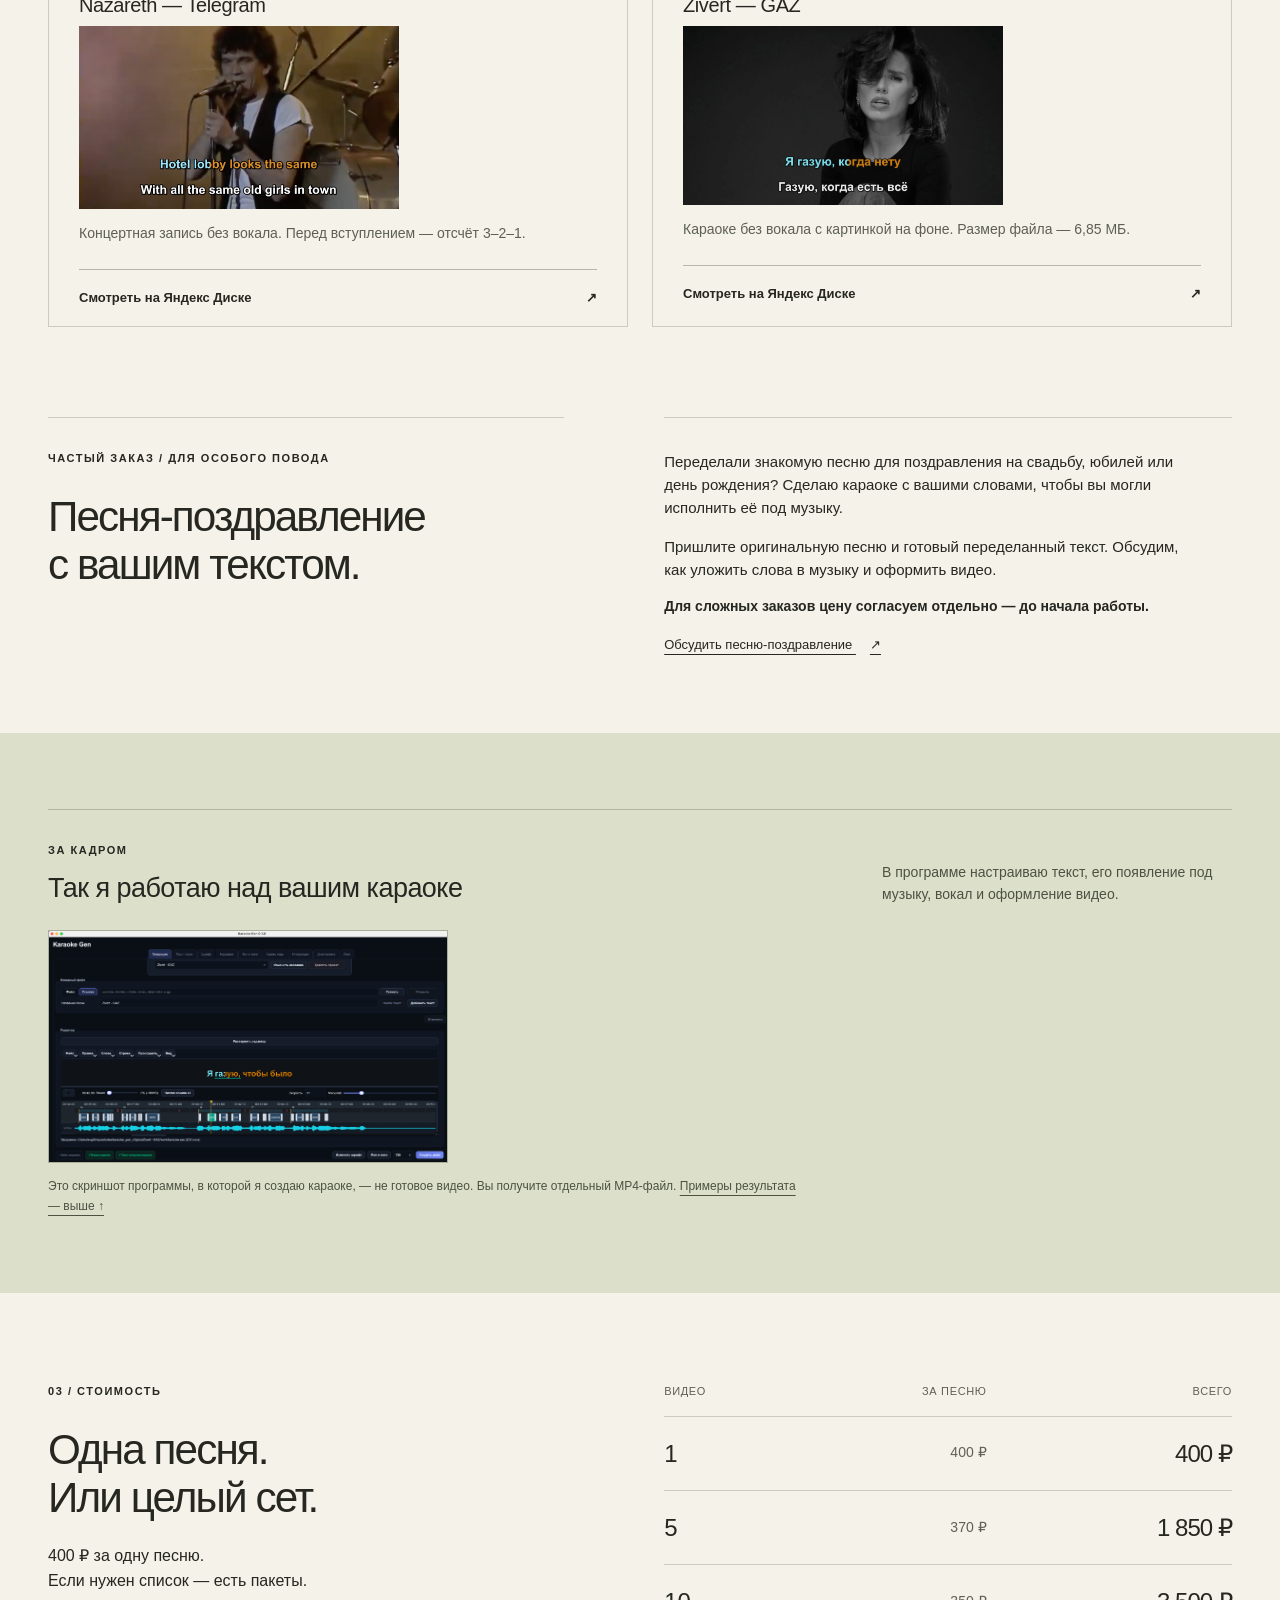
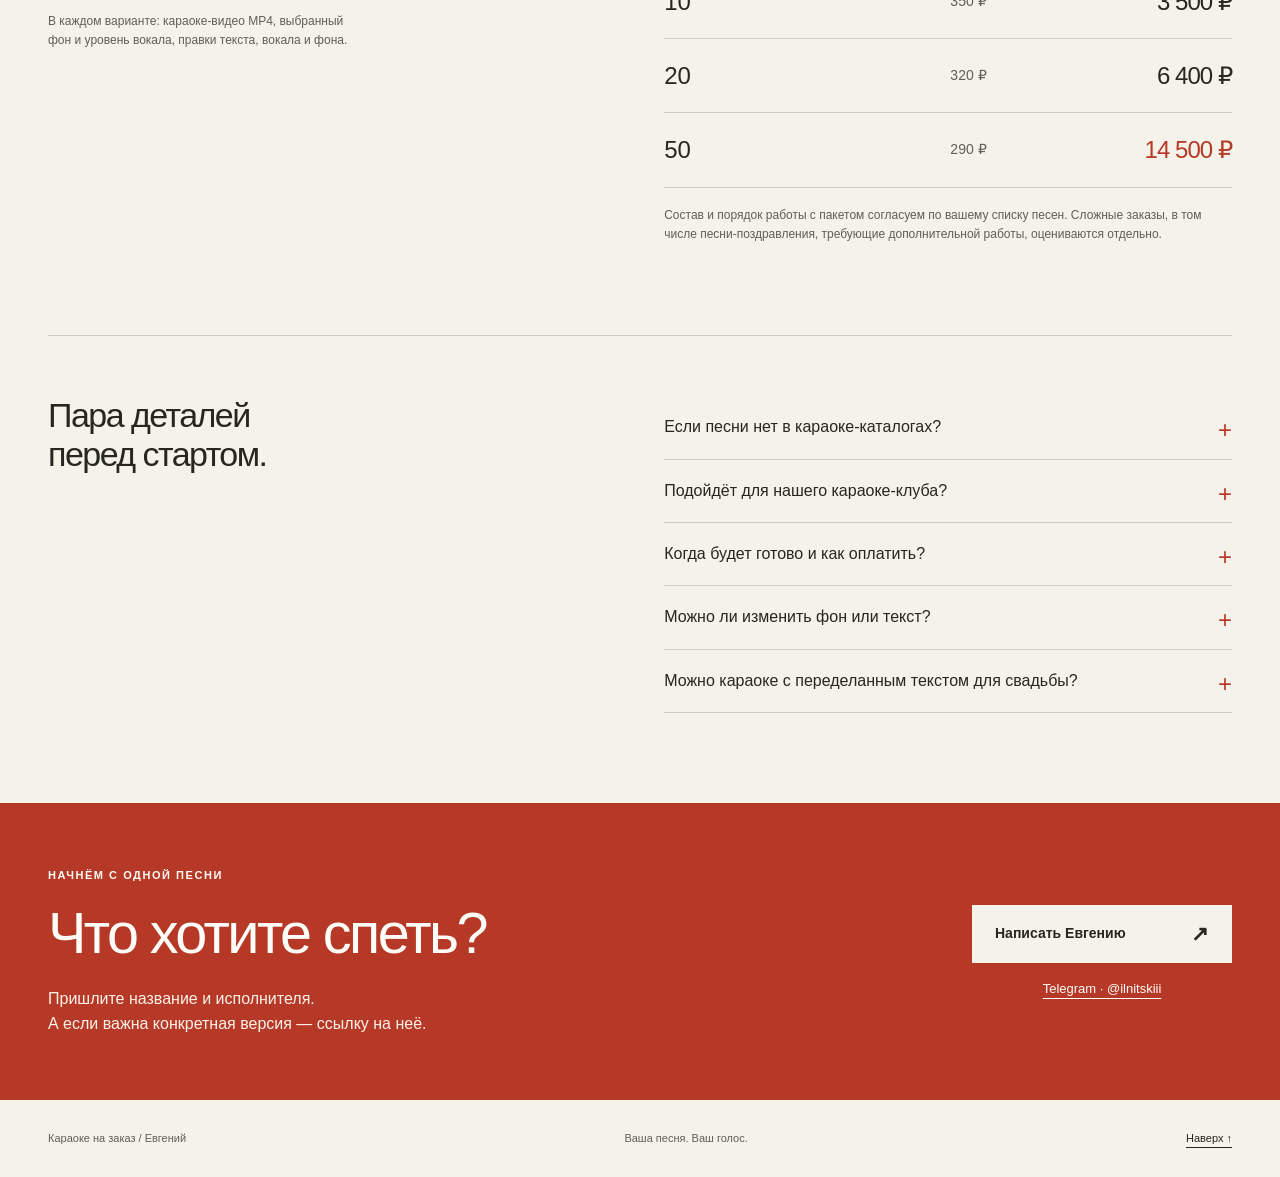
==== commit 2ef7001e: "Remove ordering walkthrough from landing page" ====
--- a/index.html
+++ b/index.html
@@ -96,15 +96,9 @@
       <div class="occasion-copy"><p>Переделали знакомую песню для поздравления на свадьбу, юбилей или день рождения? Сделаю караоке с вашими словами, чтобы вы могли исполнить её под музыку.</p><p>Пришлите оригинальную песню и готовый переделанный текст. Обсудим, как уложить слова в музыку и оформить видео.</p><p class="custom-price">Для сложных заказов цену согласуем отдельно — до начала работы.</p><a class="text-link" href="https://t.me/ilnitskiii" target="_blank" rel="noopener noreferrer">Обсудить песню-поздравление <span aria-hidden="true">↗</span></a></div>
     </section>
 
-    <section class="work-section" aria-labelledby="work-title"><div class="wrap work-grid">
-      <div><p class="eyebrow">02 / Всё по делу</p><h2 id="work-title">От названия песни<br>до готового видео.</h2><p class="work-intro">Меня зовут Евгений. Я делаю караоке на заказ и обсуждаю каждую песню с вами напрямую.</p><p class="work-intro">Для клуба, выступления, урока вокала или домашнего вечера — начнём с нужной версии трека.</p></div>
-      <ol class="steps">
-        <li><span class="step-number">01</span><div><h3>Пришлите песню</h3><p>Название, исполнителя или ссылку на точную версию. Для существующей песни могу найти материалы сам; для авторской понадобятся аудио и текст.</p></div></li>
-        <li><span class="step-number">02</span><div><h3>Выберем, как она будет выглядеть</h3><p>Клип или картинка на фоне, уровень вокала, оформление и параметры видео. До начала согласуем возможность выполнения, цену, срок и оплату.</p></div></li>
-        <li><span class="step-number">03</span><div><h3>Получите MP4 и попробуйте спеть</h3><p>Отправлю файл через Яндекс Диск.</p></div></li>
-      </ol>
+    <section class="work-section" aria-labelledby="workshop-title"><div class="wrap">
       <figure class="workshop">
-        <div class="workshop-heading"><div><p class="eyebrow">За кадром</p><h3>Так я работаю над вашим караоке</h3></div><p>В программе настраиваю текст, его появление под музыку, вокал и оформление видео.</p></div>
+        <div class="workshop-heading"><div><p class="eyebrow">За кадром</p><h3 id="workshop-title">Так я работаю над вашим караоке</h3></div><p>В программе настраиваю текст, его появление под музыку, вокал и оформление видео.</p></div>
         <a class="workshop-image" href="./assets/karaoke-gen-app.png" target="_blank" rel="noopener" aria-label="Открыть скриншот программы для создания караоке в полном размере, новая вкладка"><img src="./assets/karaoke-gen-app.png" alt="Рабочий экран Karaoke Gen: редактор текста песни, звуковая дорожка, тайминг слов и настройки вокала" width="3350" height="1946" loading="lazy" decoding="async"></a>
         <figcaption>Это скриншот программы, в которой я создаю караоке, — не готовое видео. Вы получите отдельный MP4-файл. <a href="#examples">Примеры результата — выше ↑</a></figcaption>
       </figure>
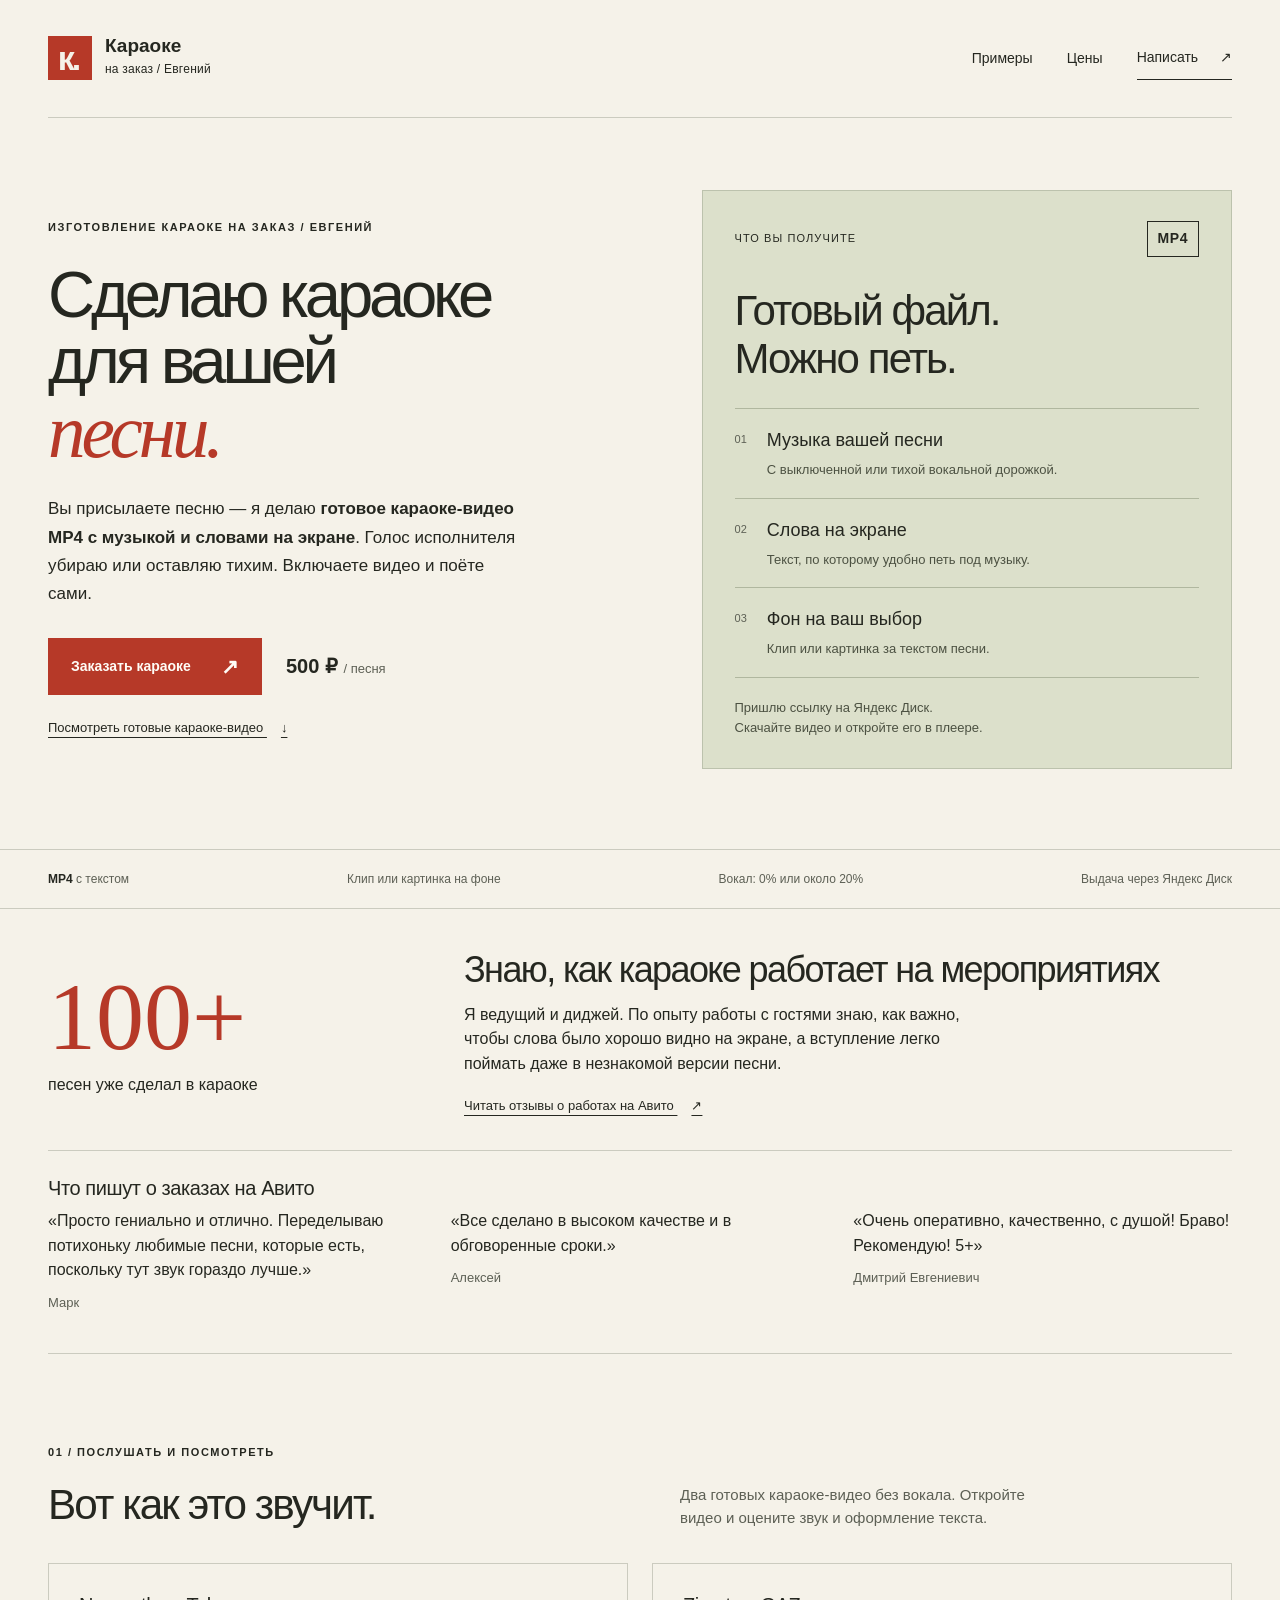
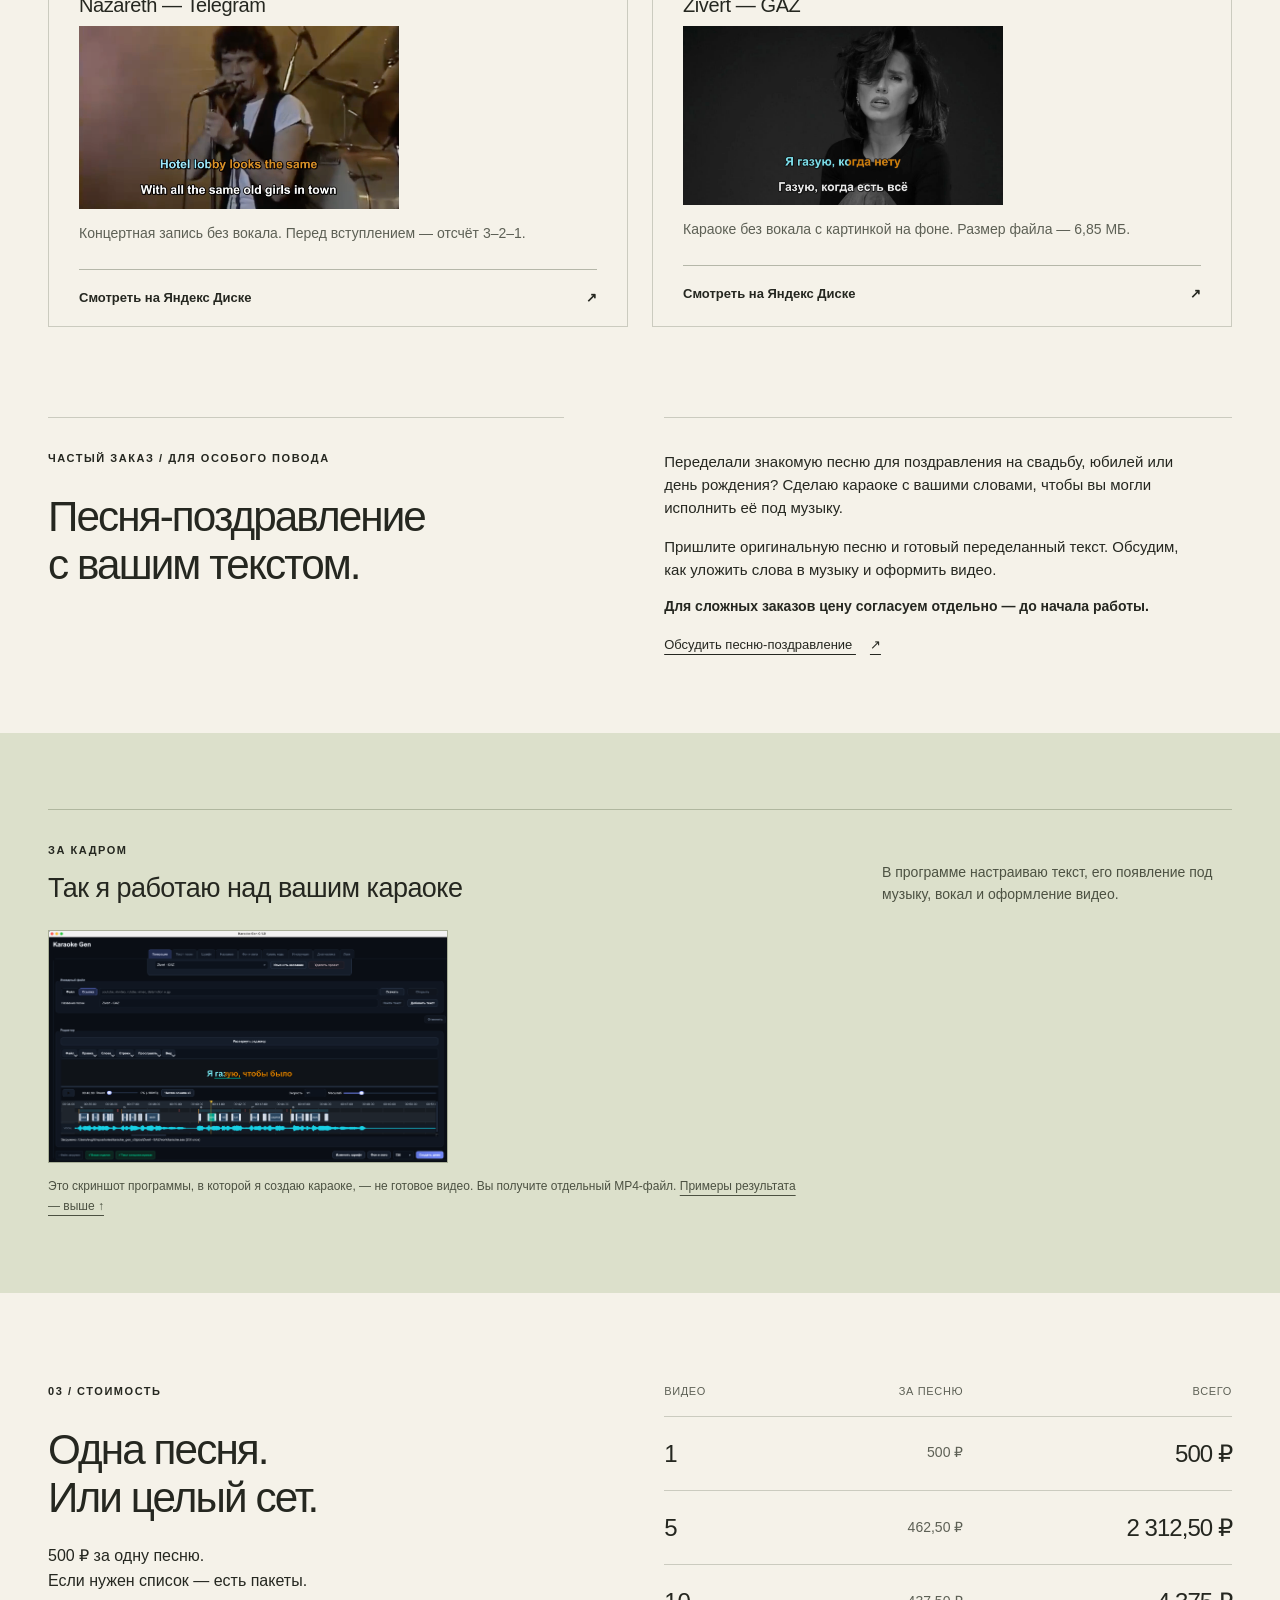
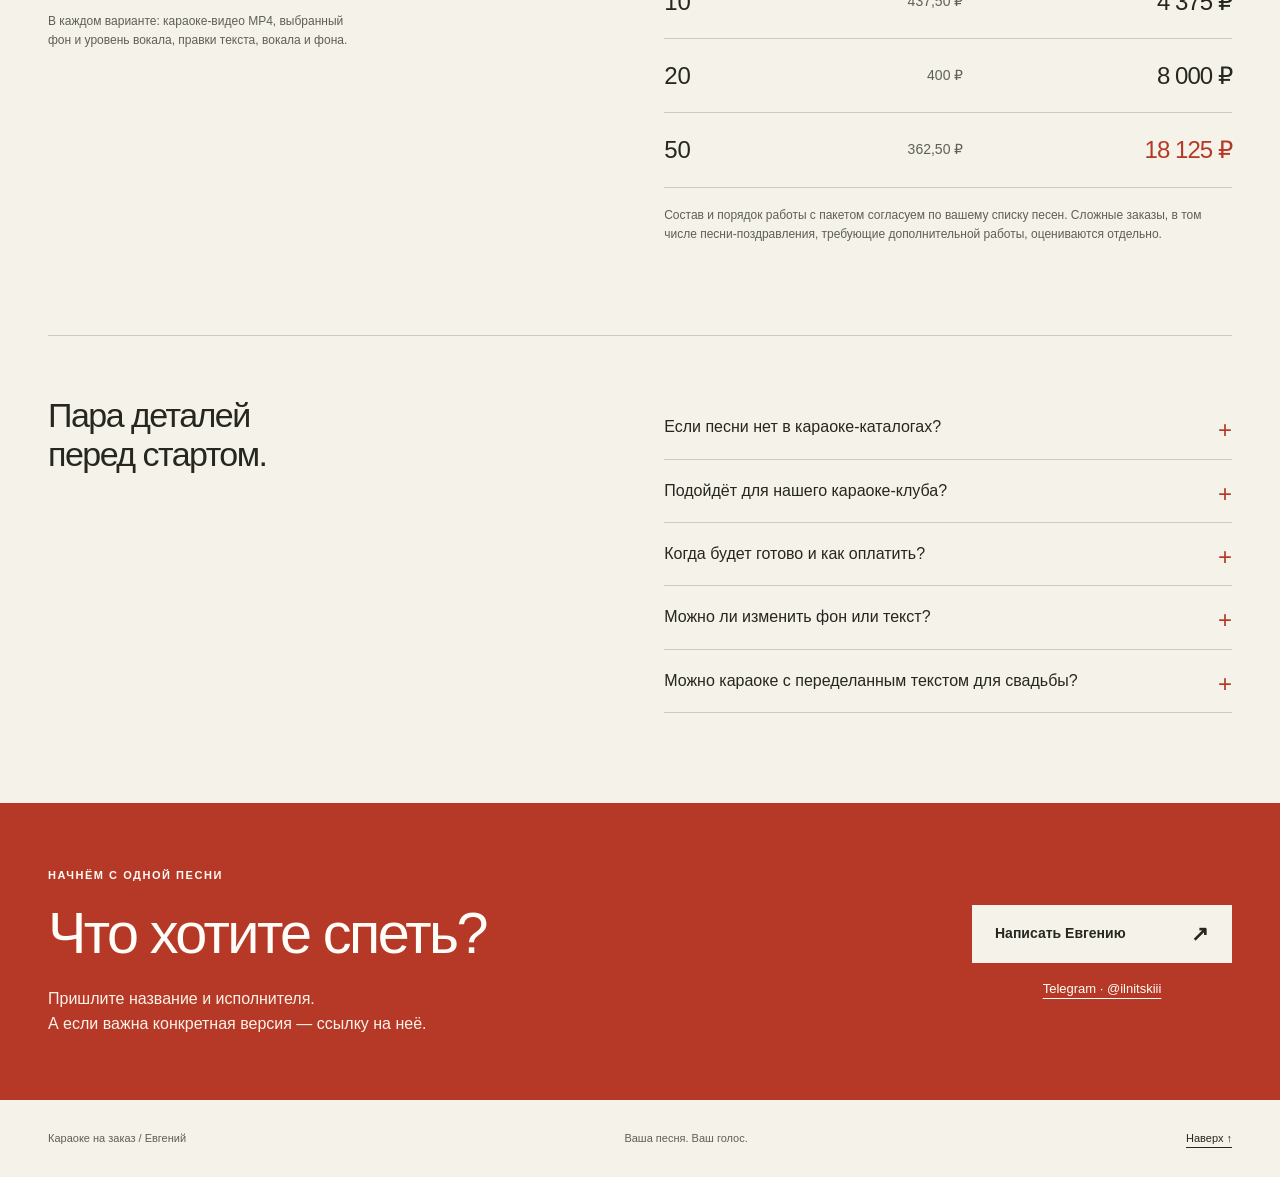
==== commit b9c31840: "Increase karaoke prices by 25 percent" ====
--- a/index.html
+++ b/index.html
@@ -4,10 +4,10 @@
   <meta charset="utf-8">
   <meta name="viewport" content="width=device-width, initial-scale=1">
   <meta name="theme-color" content="#f5f2e9">
-  <title>Караоке на заказ — Евгений · 400 ₽ за песню</title>
-  <meta name="description" content="Превращу выбранную песню в караоке: готовое видео MP4 с музыкой, словами на экране и фоном. 400 ₽ за песню. Караоке с вашим текстом для поздравлений; сложные заказы — по отдельной цене.">
+  <title>Караоке на заказ — Евгений · 500 ₽ за песню</title>
+  <meta name="description" content="Превращу выбранную песню в караоке: готовое видео MP4 с музыкой, словами на экране и фоном. 500 ₽ за песню. Караоке с вашим текстом для поздравлений; сложные заказы — по отдельной цене.">
   <meta property="og:title" content="Сделаю караоке для вашей песни — готовое видео MP4">
-  <meta property="og:description" content="Вы присылаете песню — я делаю видео с музыкой и текстом, чтобы вы могли петь сами. 400 ₽ за песню; сложные заказы обсуждаем отдельно.">
+  <meta property="og:description" content="Вы присылаете песню — я делаю видео с музыкой и текстом, чтобы вы могли петь сами. 500 ₽ за песню; сложные заказы обсуждаем отдельно.">
   <meta property="og:type" content="website">
   <meta property="og:locale" content="ru_RU">
   <link rel="icon" href="./assets/favicon.svg" type="image/svg+xml">
@@ -30,7 +30,7 @@
         <p class="eyebrow">Изготовление караоке на заказ / Евгений</p>
         <h1 id="hero-title">Сделаю караоке<br>для вашей<br><em>песни.</em></h1>
         <p class="intro">Вы присылаете песню — я делаю <strong>готовое караоке-видео MP4 с музыкой и словами на экране</strong>. Голос исполнителя убираю или оставляю тихим. Включаете видео и поёте сами.</p>
-        <div class="hero-actions"><a class="button" href="https://t.me/ilnitskiii" target="_blank" rel="noopener noreferrer">Заказать караоке <span aria-hidden="true">↗</span></a><span class="hero-price">400 ₽ <span>/ песня</span></span></div>
+        <div class="hero-actions"><a class="button" href="https://t.me/ilnitskiii" target="_blank" rel="noopener noreferrer">Заказать караоке <span aria-hidden="true">↗</span></a><span class="hero-price">500 ₽ <span>/ песня</span></span></div>
         <a class="text-link" href="#examples">Посмотреть готовые караоке-видео <span aria-hidden="true">↓</span></a>
       </div>
       <aside class="result-panel" aria-labelledby="result-title">
@@ -105,13 +105,13 @@
     </div></section>
 
     <section class="section wrap pricing" id="prices" aria-labelledby="prices-title">
-      <div class="price-heading"><p class="eyebrow">03 / Стоимость</p><h2 id="prices-title">Одна песня.<br>Или целый сет.</h2><p>400 ₽ за одну песню.<br>Если нужен список — есть пакеты.</p><p class="note">В каждом варианте: караоке-видео MP4, выбранный фон и уровень вокала, правки текста, вокала и фона.</p></div>
+      <div class="price-heading"><p class="eyebrow">03 / Стоимость</p><h2 id="prices-title">Одна песня.<br>Или целый сет.</h2><p>500 ₽ за одну песню.<br>Если нужен список — есть пакеты.</p><p class="note">В каждом варианте: караоке-видео MP4, выбранный фон и уровень вокала, правки текста, вокала и фона.</p></div>
       <div class="price-table-wrap"><table><caption class="sr-only">Цены на изготовление караоке</caption><thead><tr><th scope="col">Видео</th><th scope="col">За песню</th><th scope="col">Всего</th></tr></thead><tbody>
-        <tr><th scope="row">1</th><td>400 ₽</td><td>400 ₽</td></tr>
-        <tr><th scope="row">5</th><td>370 ₽</td><td>1 850 ₽</td></tr>
-        <tr><th scope="row">10</th><td>350 ₽</td><td>3 500 ₽</td></tr>
-        <tr><th scope="row">20</th><td>320 ₽</td><td>6 400 ₽</td></tr>
-        <tr><th scope="row">50</th><td>290 ₽</td><td>14 500 ₽</td></tr>
+        <tr><th scope="row">1</th><td>500 ₽</td><td>500 ₽</td></tr>
+        <tr><th scope="row">5</th><td>462,50 ₽</td><td>2 312,50 ₽</td></tr>
+        <tr><th scope="row">10</th><td>437,50 ₽</td><td>4 375 ₽</td></tr>
+        <tr><th scope="row">20</th><td>400 ₽</td><td>8 000 ₽</td></tr>
+        <tr><th scope="row">50</th><td>362,50 ₽</td><td>18 125 ₽</td></tr>
       </tbody></table><p class="note">Состав и порядок работы с пакетом согласуем по вашему списку песен. Сложные заказы, в том числе песни-поздравления, требующие дополнительной работы, оцениваются отдельно.</p></div>
     </section>
 
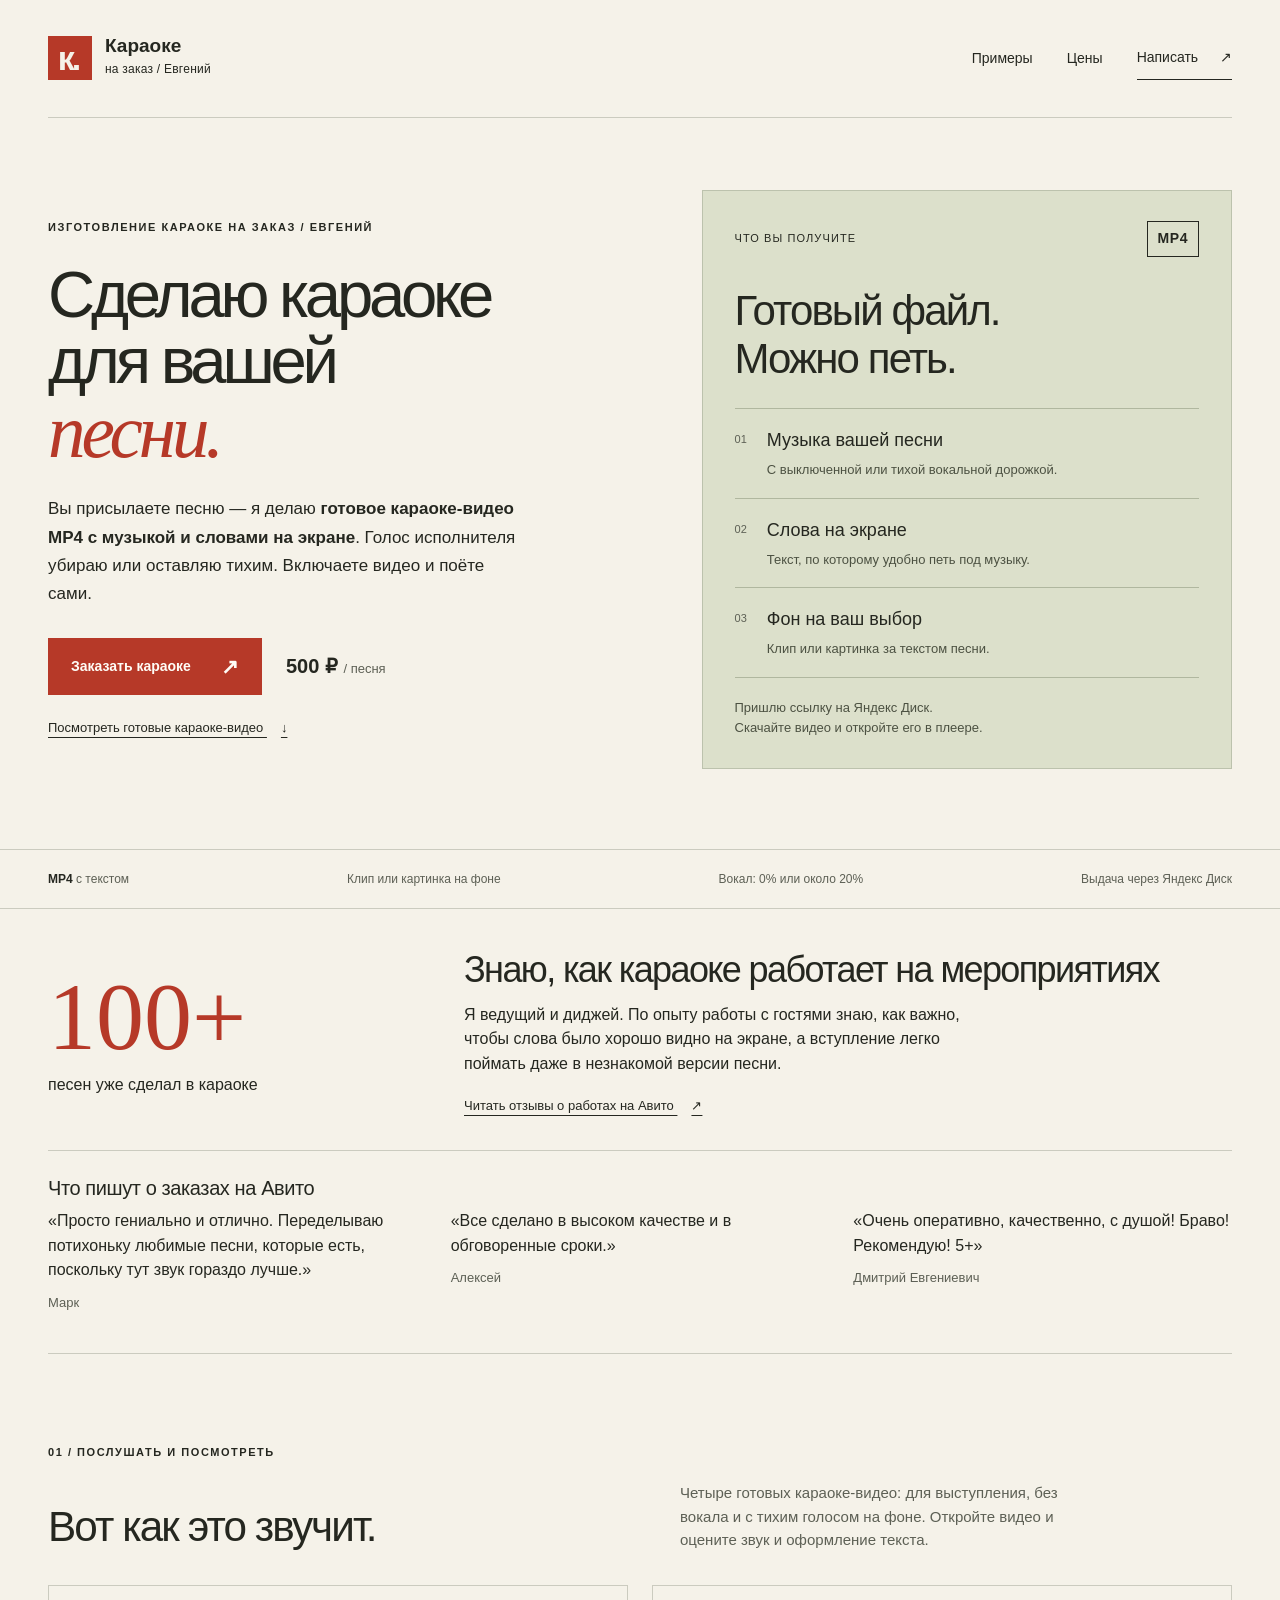
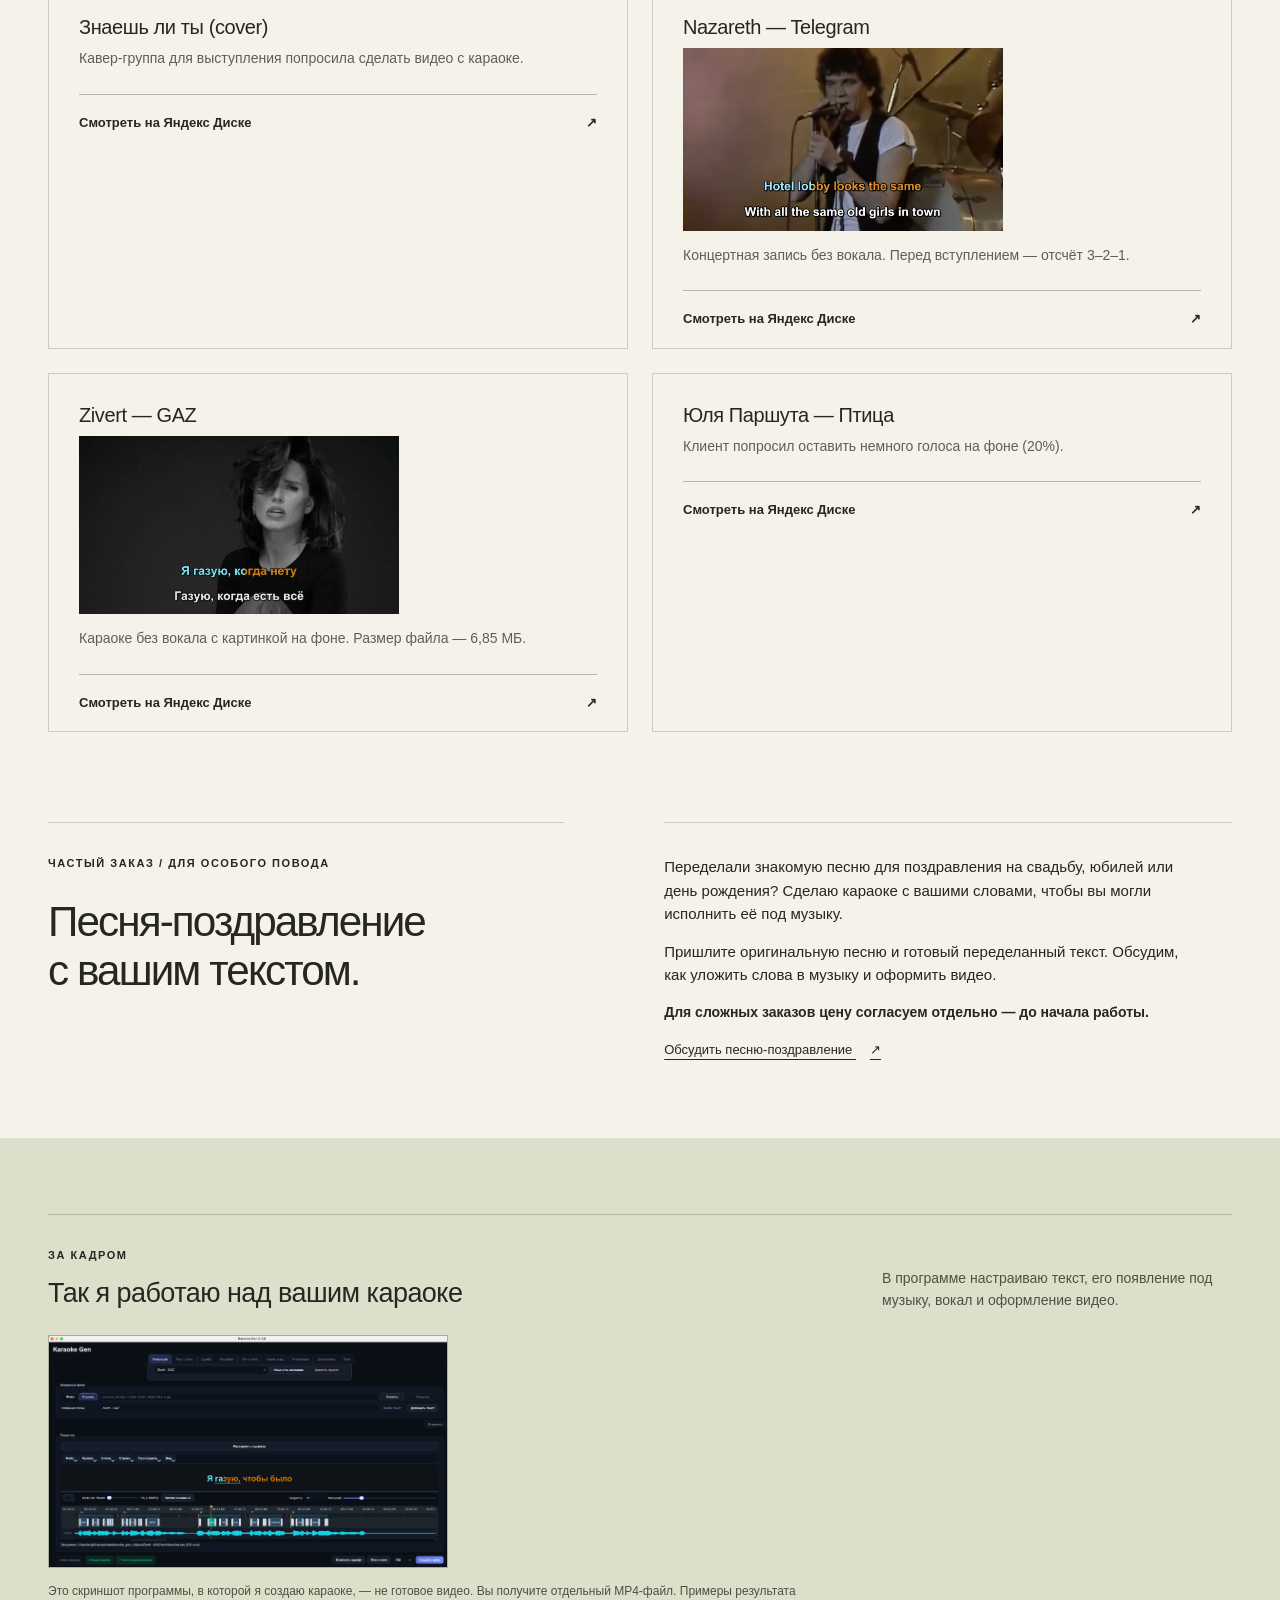
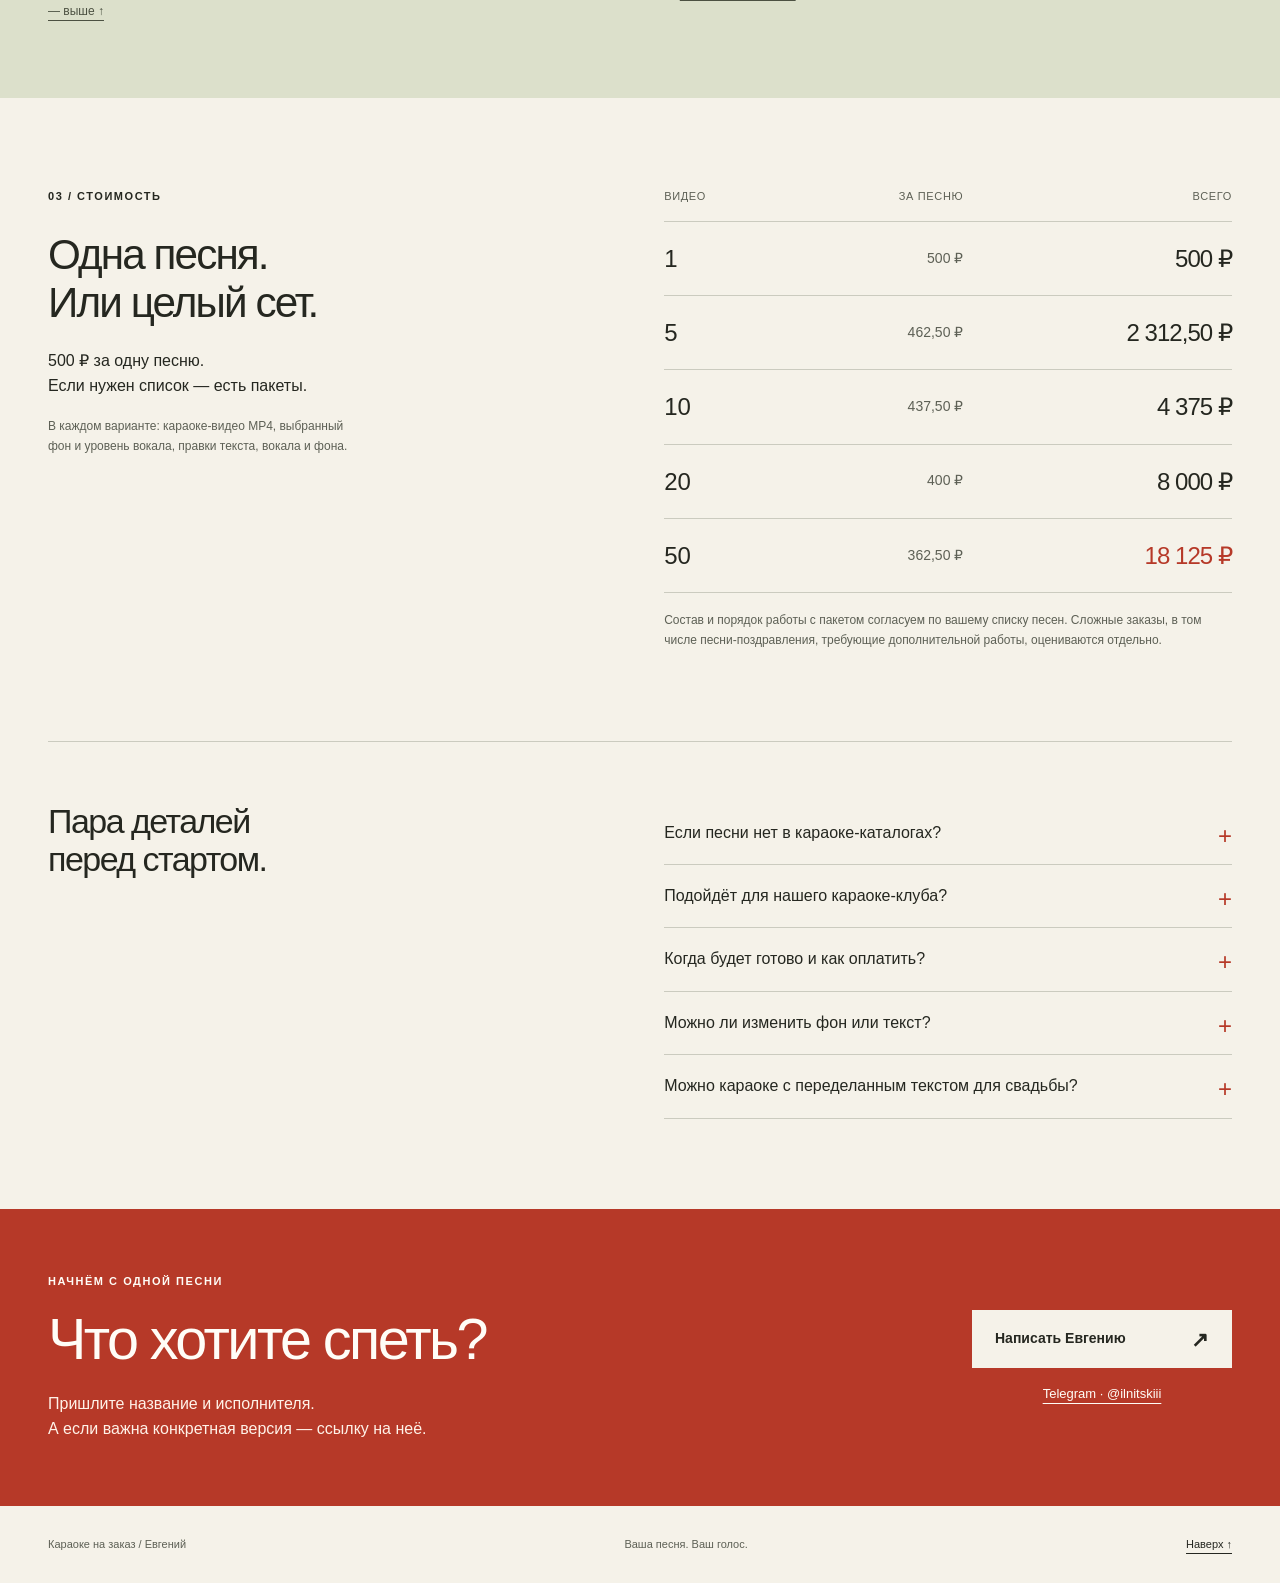
==== commit 64ef0542: "Add cover performance and quiet vocal examples" ====
--- a/index.html
+++ b/index.html
@@ -74,8 +74,13 @@
     </section>
 
     <section class="section wrap" id="examples" aria-labelledby="examples-title">
-      <div class="section-heading"><p class="eyebrow">01 / Послушать и посмотреть</p><h2 id="examples-title">Вот как это звучит.</h2><p>Два готовых караоке-видео без вокала. Откройте видео и оцените звук и оформление текста.</p></div>
+      <div class="section-heading"><p class="eyebrow">01 / Послушать и посмотреть</p><h2 id="examples-title">Вот как это звучит.</h2><p>Четыре готовых караоке-видео: для выступления, без вокала и с тихим голосом на фоне. Откройте видео и оцените звук и оформление текста.</p></div>
       <div class="examples">
+        <a class="sample" href="https://disk.yandex.ru/i/VMzLzs2jF6RN7Q" target="_blank" rel="noopener noreferrer">
+          <h3>Знаешь ли ты (cover)</h3>
+          <p>Кавер-группа для выступления попросила сделать видео с караоке.</p>
+          <div class="sample-link">Смотреть на Яндекс Диске <span aria-hidden="true">↗</span></div>
+        </a>
         <a class="sample" href="https://disk.yandex.ru/i/pmSlE8I81Ni-0A" target="_blank" rel="noopener noreferrer">
           <h3>Nazareth — Telegram</h3>
           <img class="example-frame" src="./assets/nazareth-telegram.png" alt="Кадр концертного караоке Nazareth с подсвеченными словами" width="2498" height="1426" loading="lazy">
@@ -86,6 +91,11 @@
           <h3>Zivert — GAZ</h3>
           <img class="example-frame" src="./assets/zivert-gaz.png" alt="Кадр готового караоке с подсвеченными словами" width="2532" height="1416" loading="lazy">
           <p>Караоке без вокала с картинкой на фоне. Размер файла — 6,85 МБ.</p>
+          <div class="sample-link">Смотреть на Яндекс Диске <span aria-hidden="true">↗</span></div>
+        </a>
+        <a class="sample" href="https://disk.yandex.ru/d/M-vAey27POG7qA" target="_blank" rel="noopener noreferrer">
+          <h3>Юля Паршута — Птица</h3>
+          <p>Клиент попросил оставить немного голоса на фоне (20%).</p>
           <div class="sample-link">Смотреть на Яндекс Диске <span aria-hidden="true">↗</span></div>
         </a>
       </div>
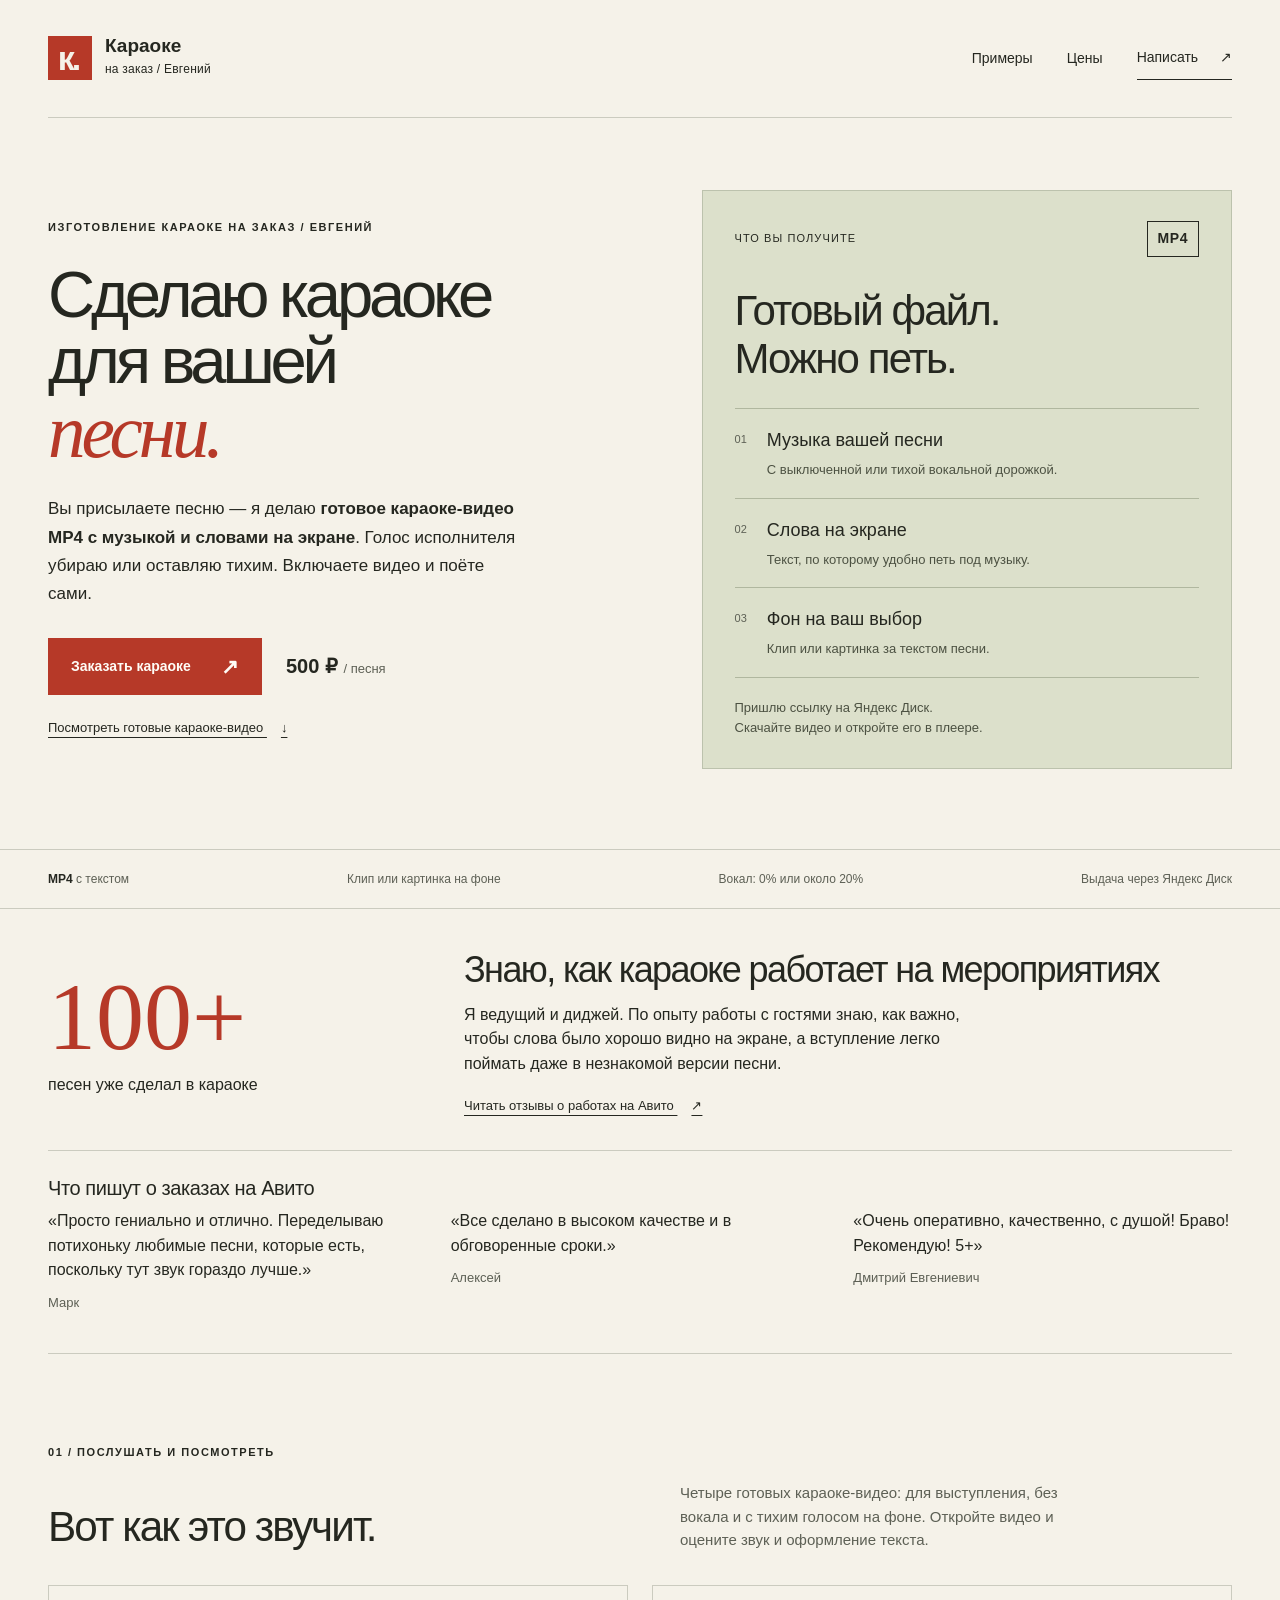
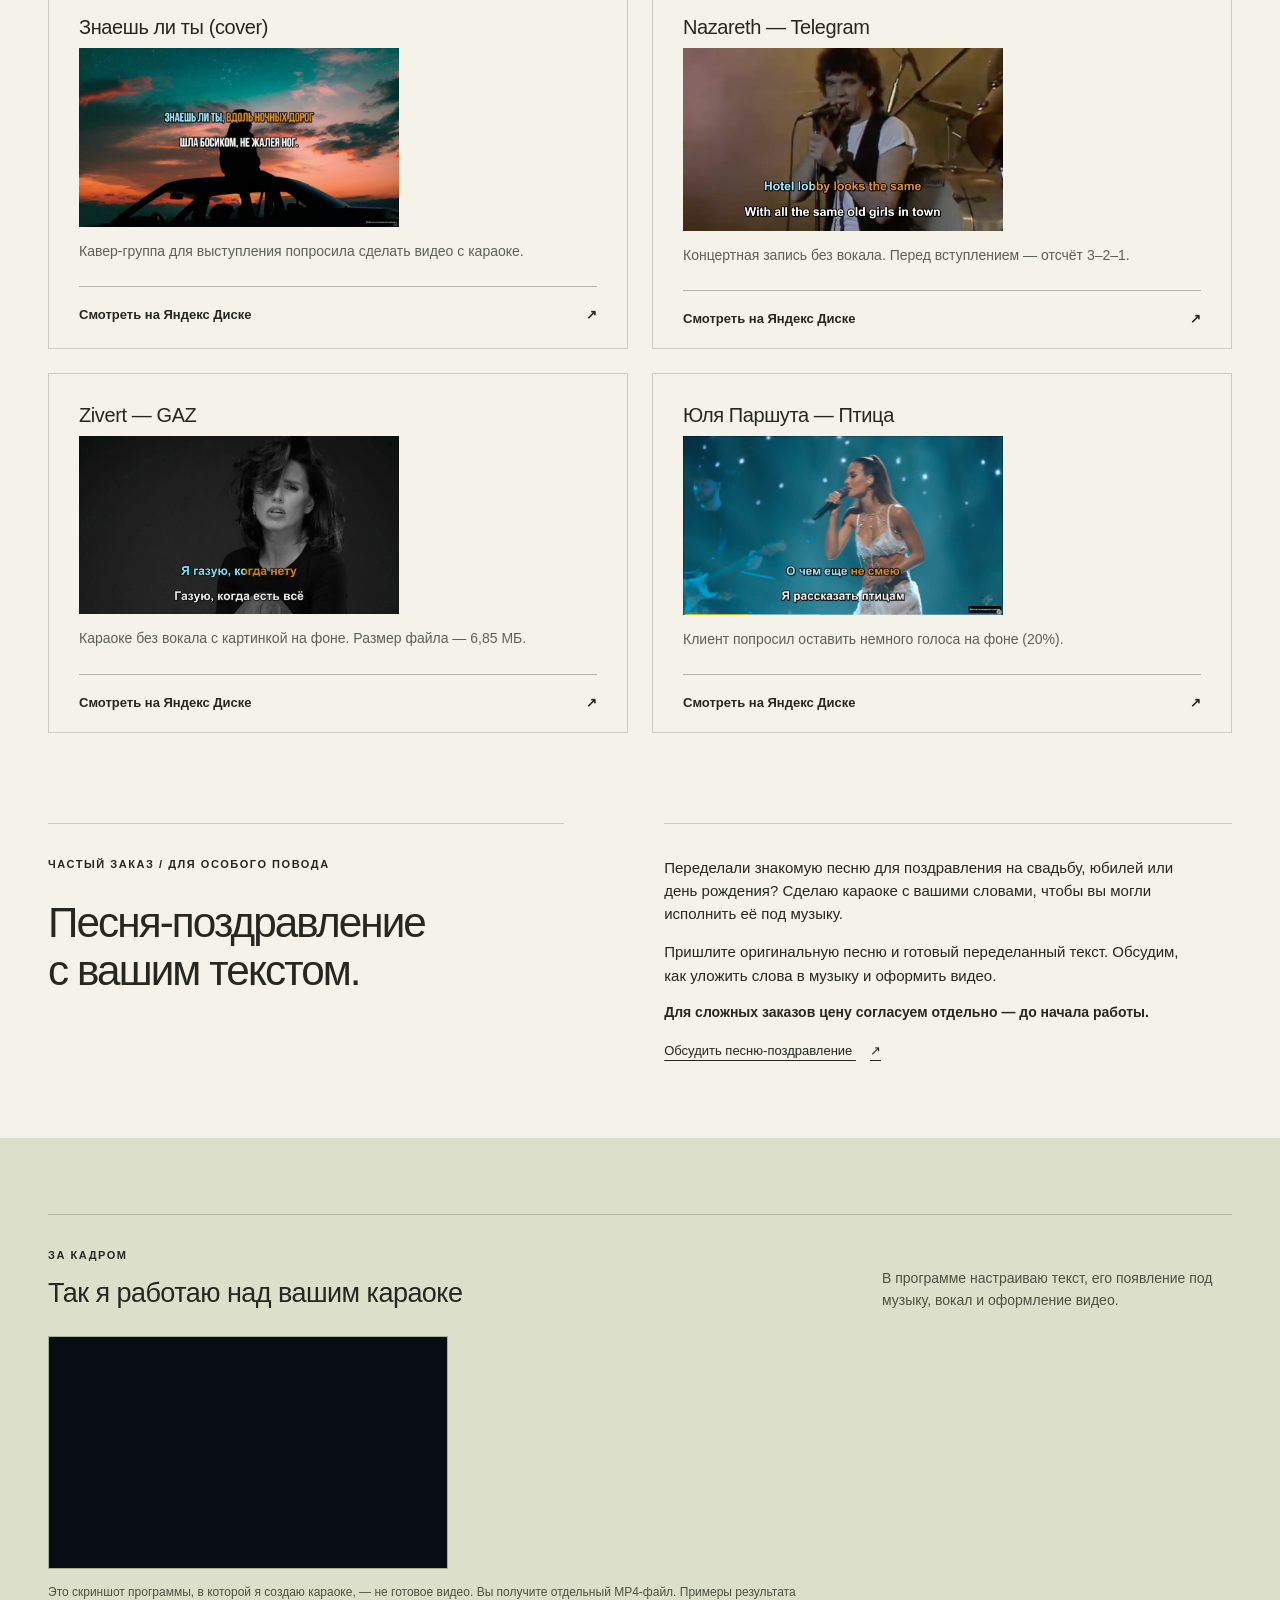
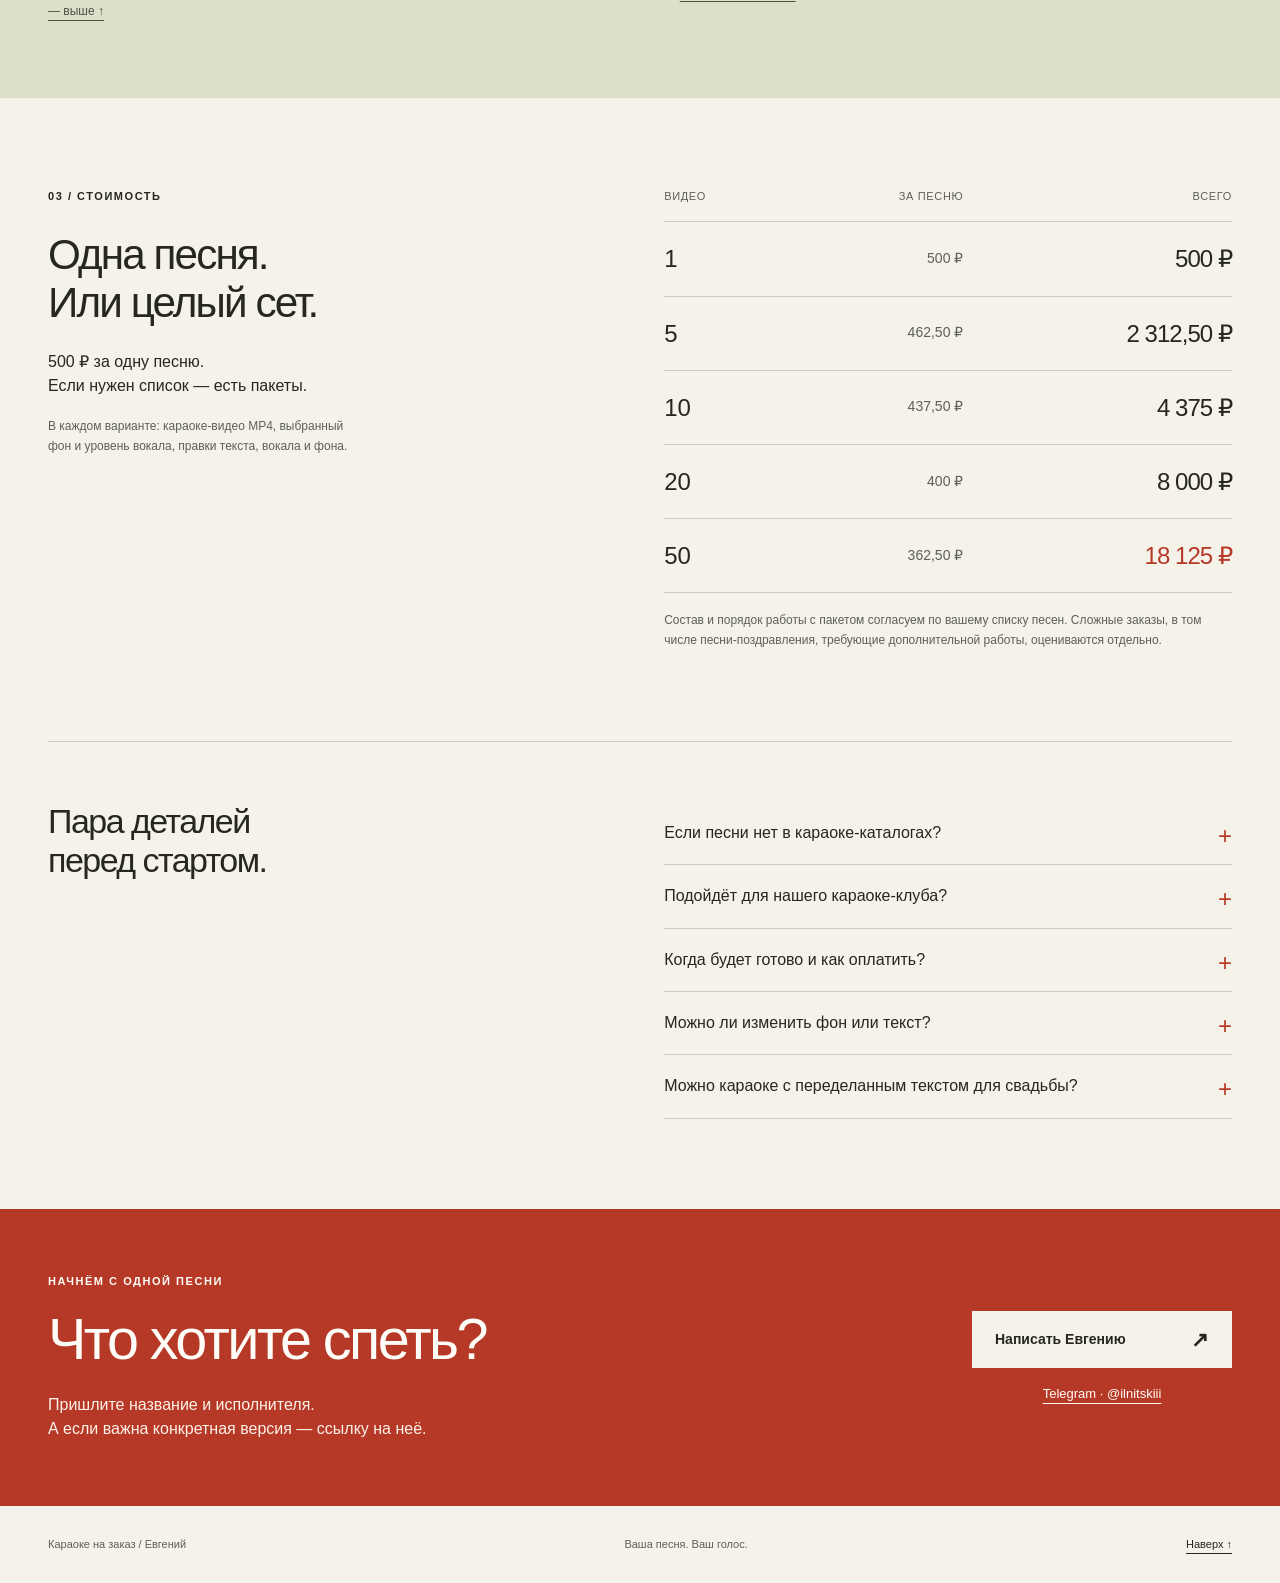
==== commit f55ec62b: "Add supplied screenshots to karaoke examples" ====
--- a/index.html
+++ b/index.html
@@ -78,6 +78,7 @@
       <div class="examples">
         <a class="sample" href="https://disk.yandex.ru/i/VMzLzs2jF6RN7Q" target="_blank" rel="noopener noreferrer">
           <h3>Знаешь ли ты (cover)</h3>
+          <img class="example-frame" src="./assets/znaesh-li-ty-cover.png" alt="Кадр караоке «Знаешь ли ты (cover)» с текстом на фоне заката" width="3410" height="1904" loading="lazy">
           <p>Кавер-группа для выступления попросила сделать видео с караоке.</p>
           <div class="sample-link">Смотреть на Яндекс Диске <span aria-hidden="true">↗</span></div>
         </a>
@@ -95,6 +96,7 @@
         </a>
         <a class="sample" href="https://disk.yandex.ru/d/M-vAey27POG7qA" target="_blank" rel="noopener noreferrer">
           <h3>Юля Паршута — Птица</h3>
+          <img class="example-frame" src="./assets/yulia-parshuta-ptitsa.png" alt="Кадр караоке «Птица» с подсвеченными словами" width="3420" height="1916" loading="lazy">
           <p>Клиент попросил оставить немного голоса на фоне (20%).</p>
           <div class="sample-link">Смотреть на Яндекс Диске <span aria-hidden="true">↗</span></div>
         </a>
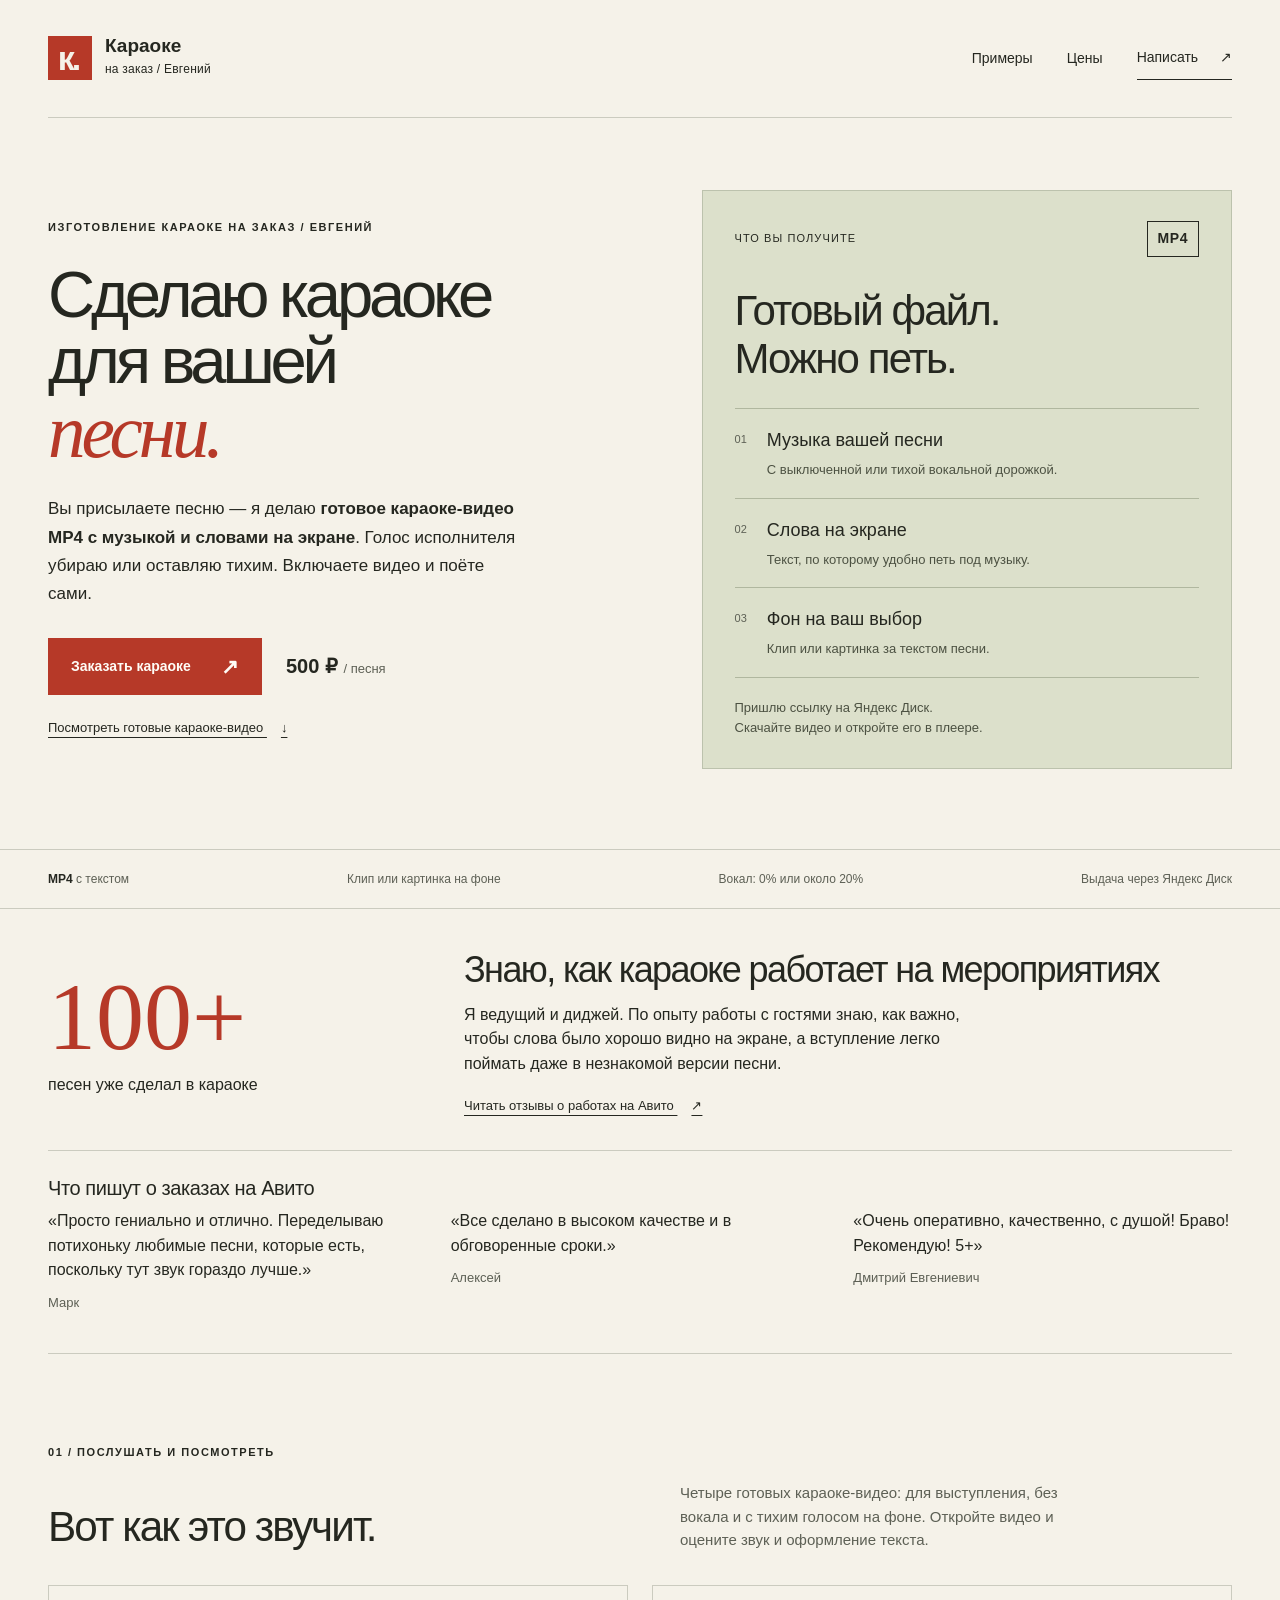
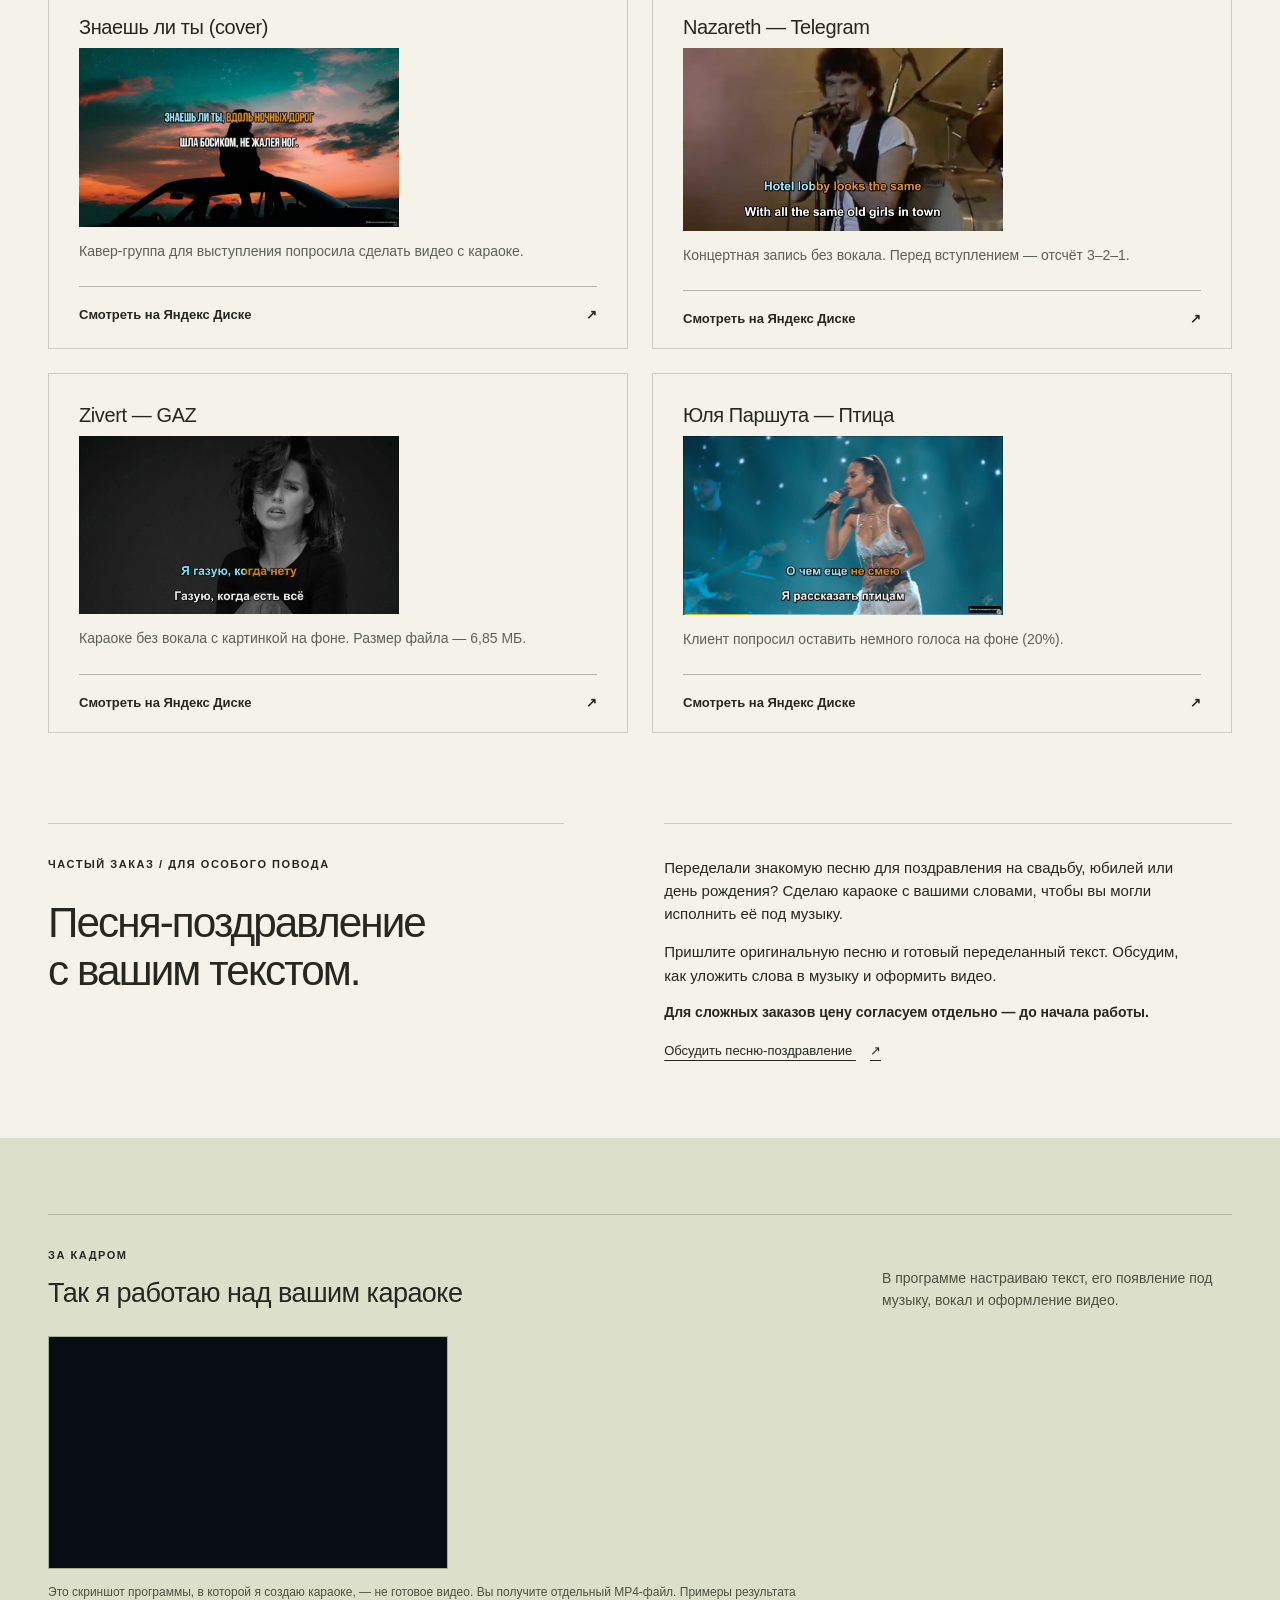
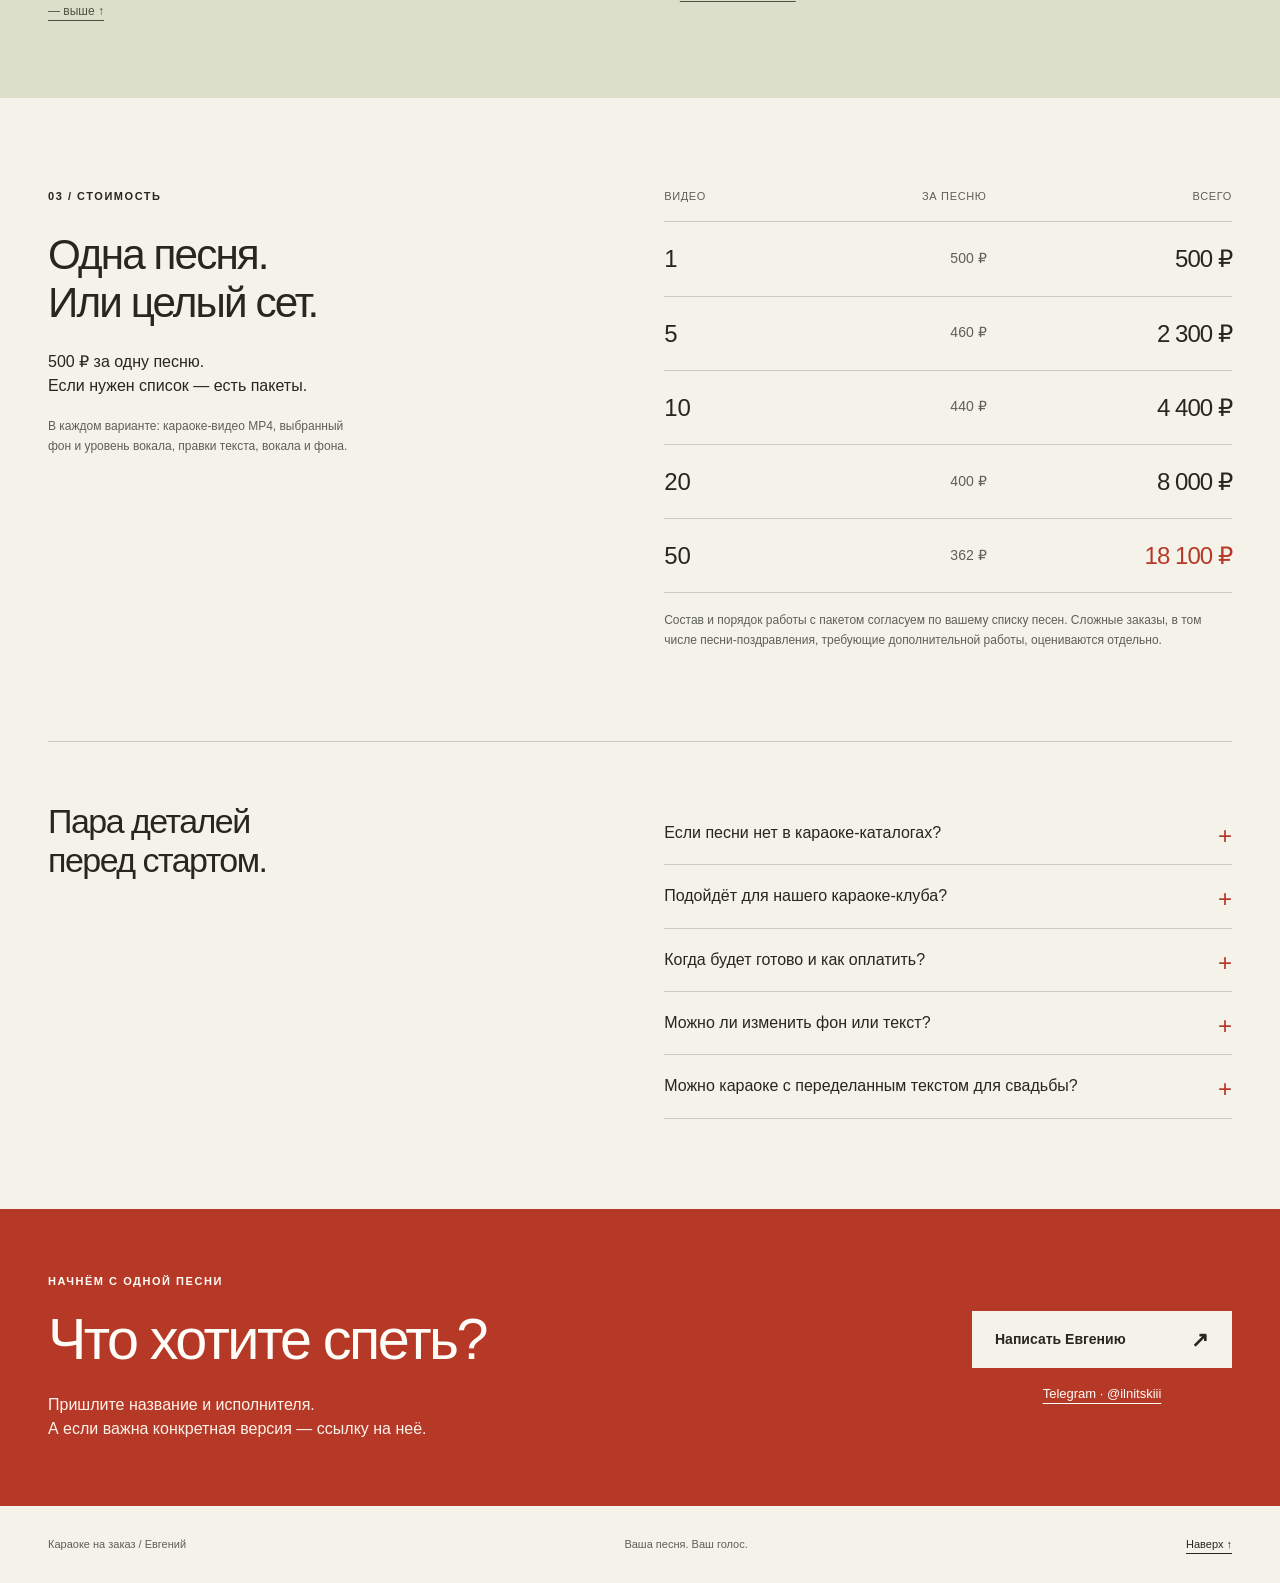
==== commit 1fec1ab8: "Round package totals to nearest hundred rubles" ====
--- a/index.html
+++ b/index.html
@@ -120,10 +120,10 @@
       <div class="price-heading"><p class="eyebrow">03 / Стоимость</p><h2 id="prices-title">Одна песня.<br>Или целый сет.</h2><p>500 ₽ за одну песню.<br>Если нужен список — есть пакеты.</p><p class="note">В каждом варианте: караоке-видео MP4, выбранный фон и уровень вокала, правки текста, вокала и фона.</p></div>
       <div class="price-table-wrap"><table><caption class="sr-only">Цены на изготовление караоке</caption><thead><tr><th scope="col">Видео</th><th scope="col">За песню</th><th scope="col">Всего</th></tr></thead><tbody>
         <tr><th scope="row">1</th><td>500 ₽</td><td>500 ₽</td></tr>
-        <tr><th scope="row">5</th><td>462,50 ₽</td><td>2 312,50 ₽</td></tr>
-        <tr><th scope="row">10</th><td>437,50 ₽</td><td>4 375 ₽</td></tr>
+        <tr><th scope="row">5</th><td>460 ₽</td><td>2 300 ₽</td></tr>
+        <tr><th scope="row">10</th><td>440 ₽</td><td>4 400 ₽</td></tr>
         <tr><th scope="row">20</th><td>400 ₽</td><td>8 000 ₽</td></tr>
-        <tr><th scope="row">50</th><td>362,50 ₽</td><td>18 125 ₽</td></tr>
+        <tr><th scope="row">50</th><td>362 ₽</td><td>18 100 ₽</td></tr>
       </tbody></table><p class="note">Состав и порядок работы с пакетом согласуем по вашему списку песен. Сложные заказы, в том числе песни-поздравления, требующие дополнительной работы, оцениваются отдельно.</p></div>
     </section>
 
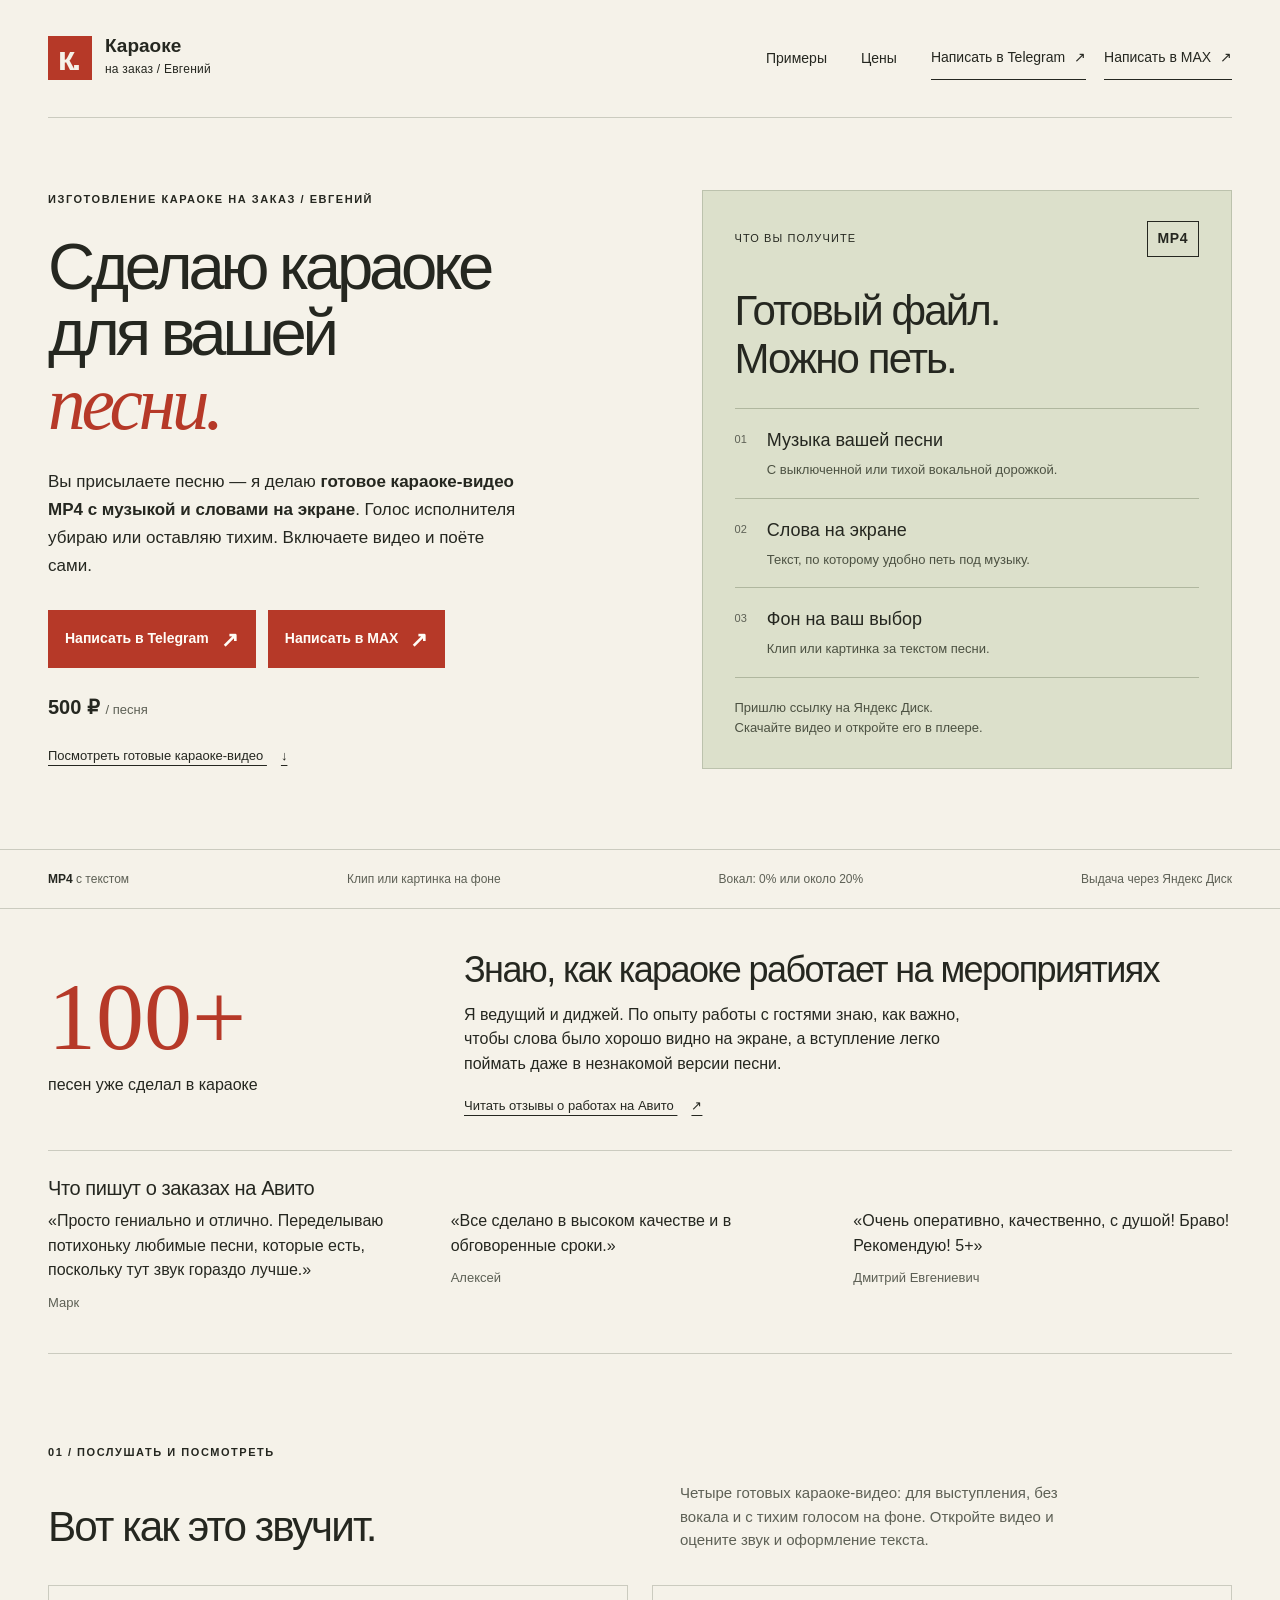
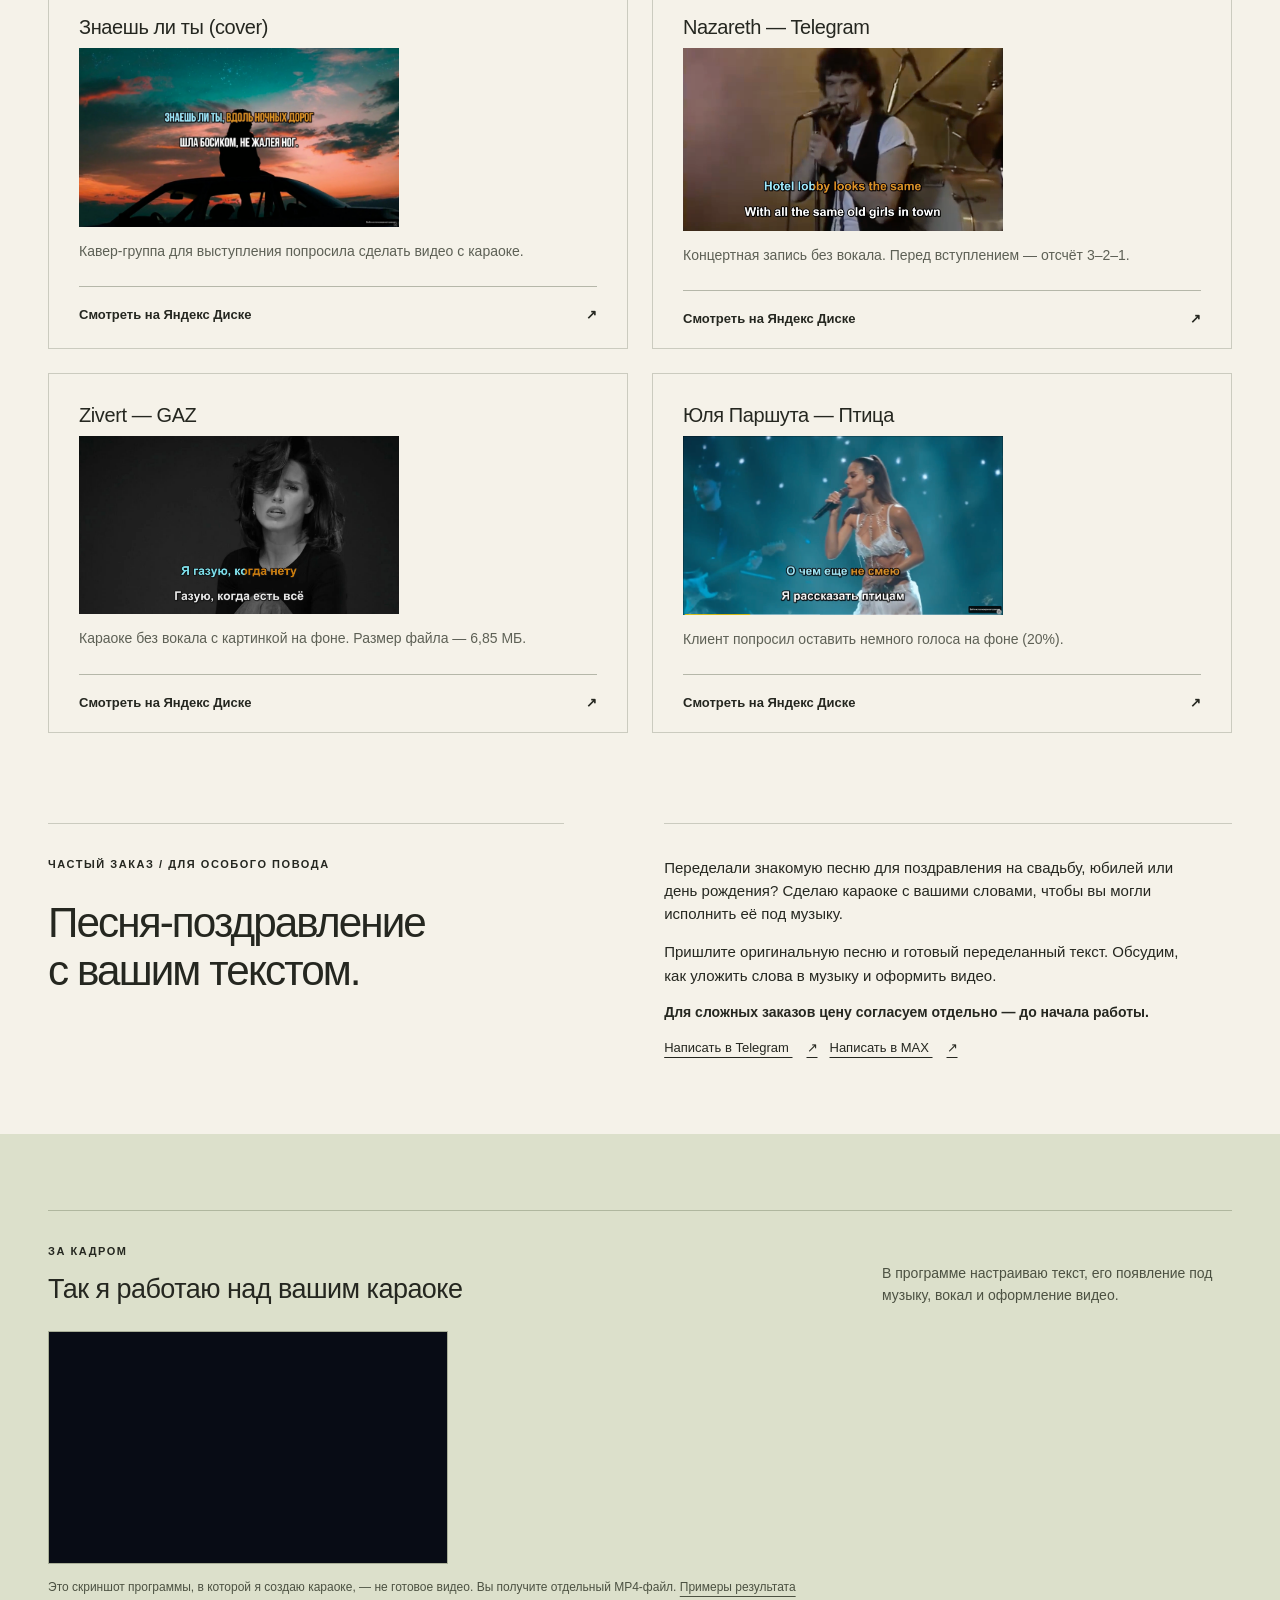
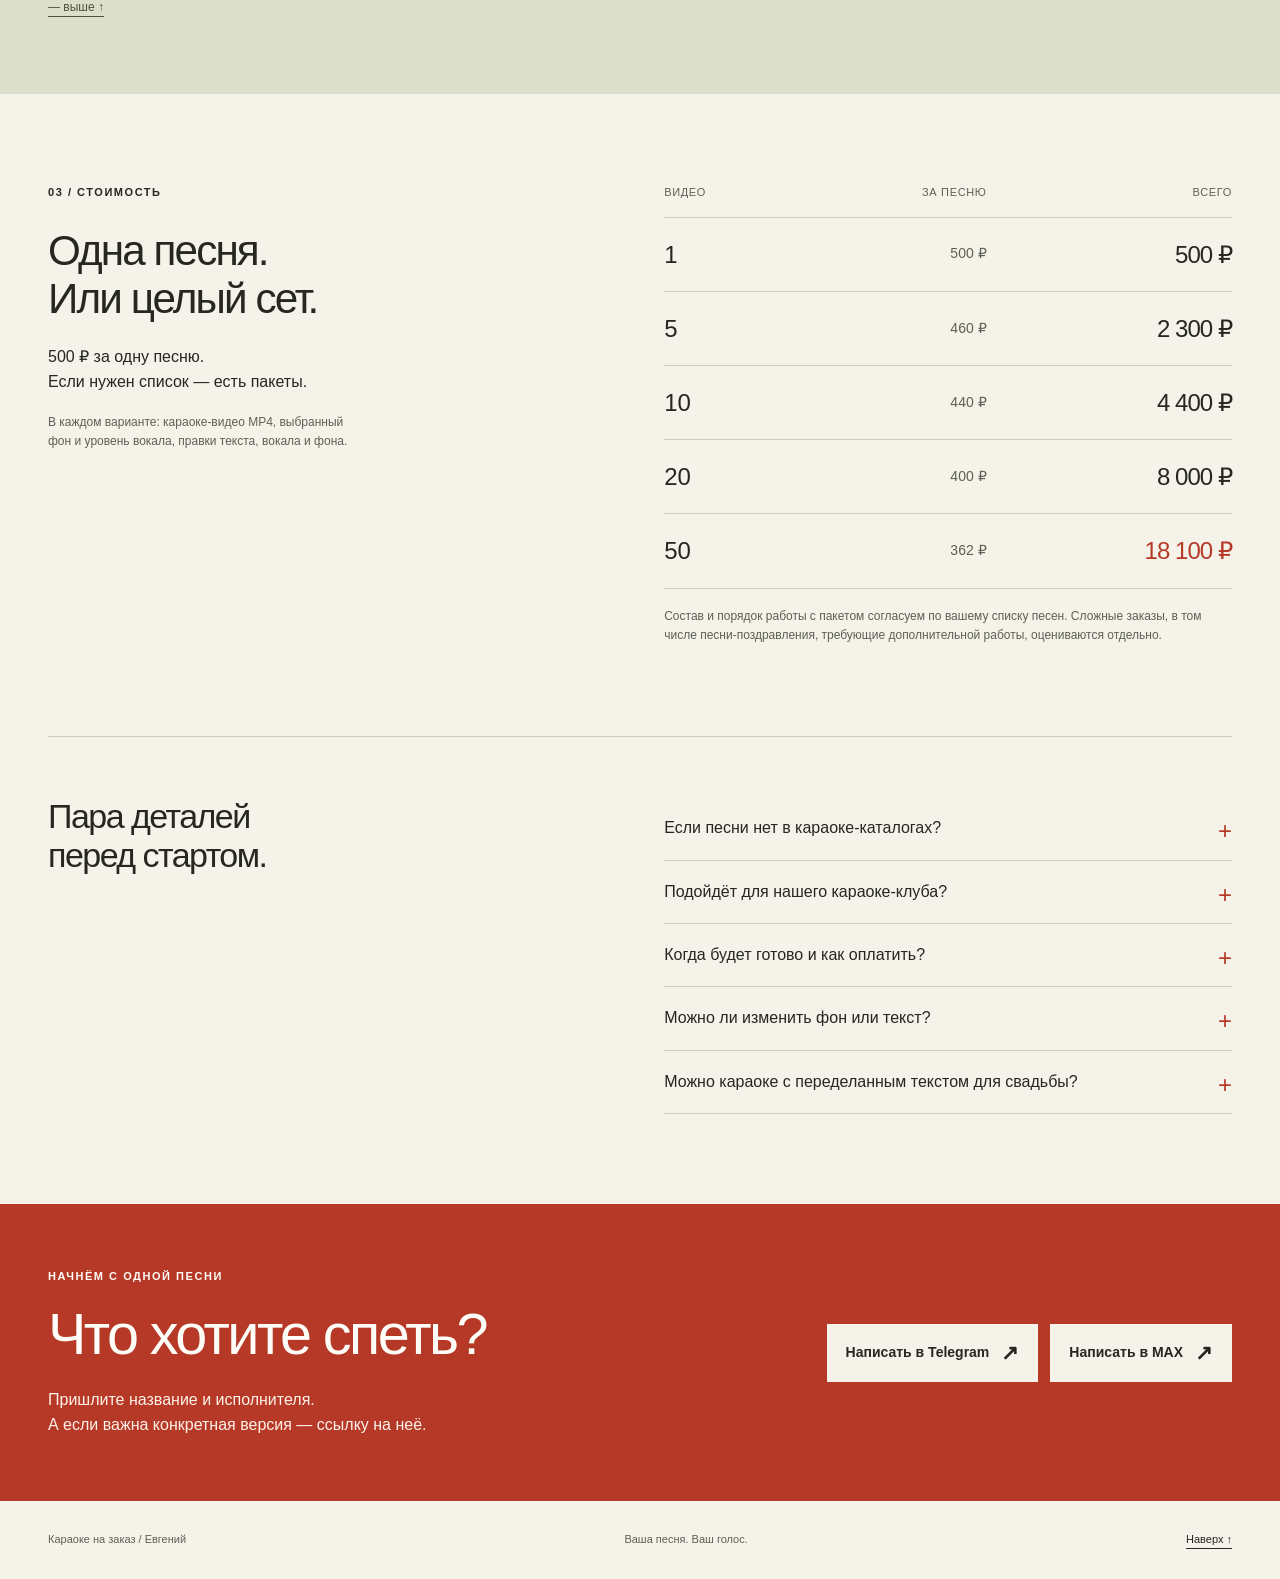
==== commit b6b4ad70: "Offer Telegram and MAX at every contact entry point" ====
--- a/index.html
+++ b/index.html
@@ -20,7 +20,7 @@
     <nav aria-label="Основная навигация">
       <a href="#examples">Примеры</a>
       <a href="#prices">Цены</a>
-      <a class="nav-contact" href="https://t.me/ilnitskiii" target="_blank" rel="noopener noreferrer">Написать <span aria-hidden="true">↗</span></a>
+      <div class="messenger-links"><a class="nav-contact" href="https://t.me/ilnitskiii" target="_blank" rel="noopener noreferrer">Написать в Telegram <span aria-hidden="true">↗</span></a><a class="nav-contact" href="https://max.ru/u/f9LHodD0cOLaMcdxXhEf030jABH5WBhTNRILI3Cko5VQwpFG6lS5rqarchs" target="_blank" rel="noopener noreferrer">Написать в MAX <span aria-hidden="true">↗</span></a></div>
     </nav>
   </header>
 
@@ -30,7 +30,7 @@
         <p class="eyebrow">Изготовление караоке на заказ / Евгений</p>
         <h1 id="hero-title">Сделаю караоке<br>для вашей<br><em>песни.</em></h1>
         <p class="intro">Вы присылаете песню — я делаю <strong>готовое караоке-видео MP4 с музыкой и словами на экране</strong>. Голос исполнителя убираю или оставляю тихим. Включаете видео и поёте сами.</p>
-        <div class="hero-actions"><a class="button" href="https://t.me/ilnitskiii" target="_blank" rel="noopener noreferrer">Заказать караоке <span aria-hidden="true">↗</span></a><span class="hero-price">500 ₽ <span>/ песня</span></span></div>
+        <div class="hero-actions"><div class="messenger-links"><a class="button" href="https://t.me/ilnitskiii" target="_blank" rel="noopener noreferrer">Написать в Telegram <span aria-hidden="true">↗</span></a><a class="button" href="https://max.ru/u/f9LHodD0cOLaMcdxXhEf030jABH5WBhTNRILI3Cko5VQwpFG6lS5rqarchs" target="_blank" rel="noopener noreferrer">Написать в MAX <span aria-hidden="true">↗</span></a></div><span class="hero-price">500 ₽ <span>/ песня</span></span></div>
         <a class="text-link" href="#examples">Посмотреть готовые караоке-видео <span aria-hidden="true">↓</span></a>
       </div>
       <aside class="result-panel" aria-labelledby="result-title">
@@ -105,7 +105,7 @@
 
     <section class="occasion wrap" aria-labelledby="occasion-title">
       <div><p class="eyebrow">Частый заказ / Для особого повода</p><h2 id="occasion-title">Песня-поздравление<br>с вашим текстом.</h2></div>
-      <div class="occasion-copy"><p>Переделали знакомую песню для поздравления на свадьбу, юбилей или день рождения? Сделаю караоке с вашими словами, чтобы вы могли исполнить её под музыку.</p><p>Пришлите оригинальную песню и готовый переделанный текст. Обсудим, как уложить слова в музыку и оформить видео.</p><p class="custom-price">Для сложных заказов цену согласуем отдельно — до начала работы.</p><a class="text-link" href="https://t.me/ilnitskiii" target="_blank" rel="noopener noreferrer">Обсудить песню-поздравление <span aria-hidden="true">↗</span></a></div>
+      <div class="occasion-copy"><p>Переделали знакомую песню для поздравления на свадьбу, юбилей или день рождения? Сделаю караоке с вашими словами, чтобы вы могли исполнить её под музыку.</p><p>Пришлите оригинальную песню и готовый переделанный текст. Обсудим, как уложить слова в музыку и оформить видео.</p><p class="custom-price">Для сложных заказов цену согласуем отдельно — до начала работы.</p><div class="messenger-links"><a class="text-link" href="https://t.me/ilnitskiii" target="_blank" rel="noopener noreferrer">Написать в Telegram <span aria-hidden="true">↗</span></a><a class="text-link" href="https://max.ru/u/f9LHodD0cOLaMcdxXhEf030jABH5WBhTNRILI3Cko5VQwpFG6lS5rqarchs" target="_blank" rel="noopener noreferrer">Написать в MAX <span aria-hidden="true">↗</span></a></div></div>
     </section>
 
     <section class="work-section" aria-labelledby="workshop-title"><div class="wrap">
@@ -135,7 +135,7 @@
       <details><summary>Можно караоке с переделанным текстом для свадьбы?</summary><p>Да. Пришлите исходную песню и готовый текст поздравления — сделаю караоке с вашими словами. Если нужно дополнительно подгонять текст под музыку или выполнять другую сложную работу, стоимость согласуем отдельно до начала заказа.</p></details>
     </div></section>
 
-    <section class="contact" id="contact" aria-labelledby="contact-title"><div class="wrap contact-inner"><div><p class="eyebrow">Начнём с одной песни</p><h2 id="contact-title">Что хотите спеть?</h2><p>Пришлите название и исполнителя.<br>А если важна конкретная версия — ссылку на неё.</p></div><div class="contact-action"><a class="button button-light" href="https://t.me/ilnitskiii" target="_blank" rel="noopener noreferrer">Написать Евгению <span aria-hidden="true">↗</span></a><a class="contact-handle" href="https://t.me/ilnitskiii" target="_blank" rel="noopener noreferrer">Telegram · @ilnitskiii</a></div></div></section>
+    <section class="contact" id="contact" aria-labelledby="contact-title"><div class="wrap contact-inner"><div><p class="eyebrow">Начнём с одной песни</p><h2 id="contact-title">Что хотите спеть?</h2><p>Пришлите название и исполнителя.<br>А если важна конкретная версия — ссылку на неё.</p></div><div class="contact-action"><div class="messenger-links"><a class="button button-light" href="https://t.me/ilnitskiii" target="_blank" rel="noopener noreferrer">Написать в Telegram <span aria-hidden="true">↗</span></a><a class="button button-light" href="https://max.ru/u/f9LHodD0cOLaMcdxXhEf030jABH5WBhTNRILI3Cko5VQwpFG6lS5rqarchs" target="_blank" rel="noopener noreferrer">Написать в MAX <span aria-hidden="true">↗</span></a></div></div></div></section>
   </main>
   <footer class="footer wrap"><span>Караоке на заказ / Евгений</span><span>Ваша песня. Ваш голос.</span><a href="#">Наверх ↑</a></footer>
 </body>
--- a/styles.css
+++ b/styles.css
@@ -208,3 +208,15 @@
     gap: 20px;
   }
 }
+
+/* Every order link offers both messengers. */
+.messenger-links{display:flex;align-items:center;gap:12px;flex-wrap:wrap}
+.messenger-links>a{white-space:nowrap}
+.hero-actions .messenger-links{width:100%}
+.hero-actions .messenger-links .button{gap:12px;padding-inline:16px}
+.contact-action{min-width:0}
+.contact-action .messenger-links .button{gap:12px;padding-inline:18px}
+nav .messenger-links{gap:18px}
+nav .nav-contact span{margin-left:5px}
+@media(max-width:1050px){.header{flex-wrap:wrap;padding-block:20px}nav{flex-wrap:wrap;gap:20px}.contact-inner{flex-wrap:wrap}}
+@media(max-width:760px){.header nav{width:100%;justify-content:space-between}.header nav .messenger-links{width:100%;gap:18px}.header .nav-contact{display:inline-flex;align-items:center;gap:6px}.contact-action{max-width:none}.messenger-links{gap:10px}.messenger-links .button{gap:8px;padding:14px 10px;font-size:12px}.hero-actions .messenger-links .button,.contact-action .messenger-links .button{padding-inline:10px;gap:8px}}
